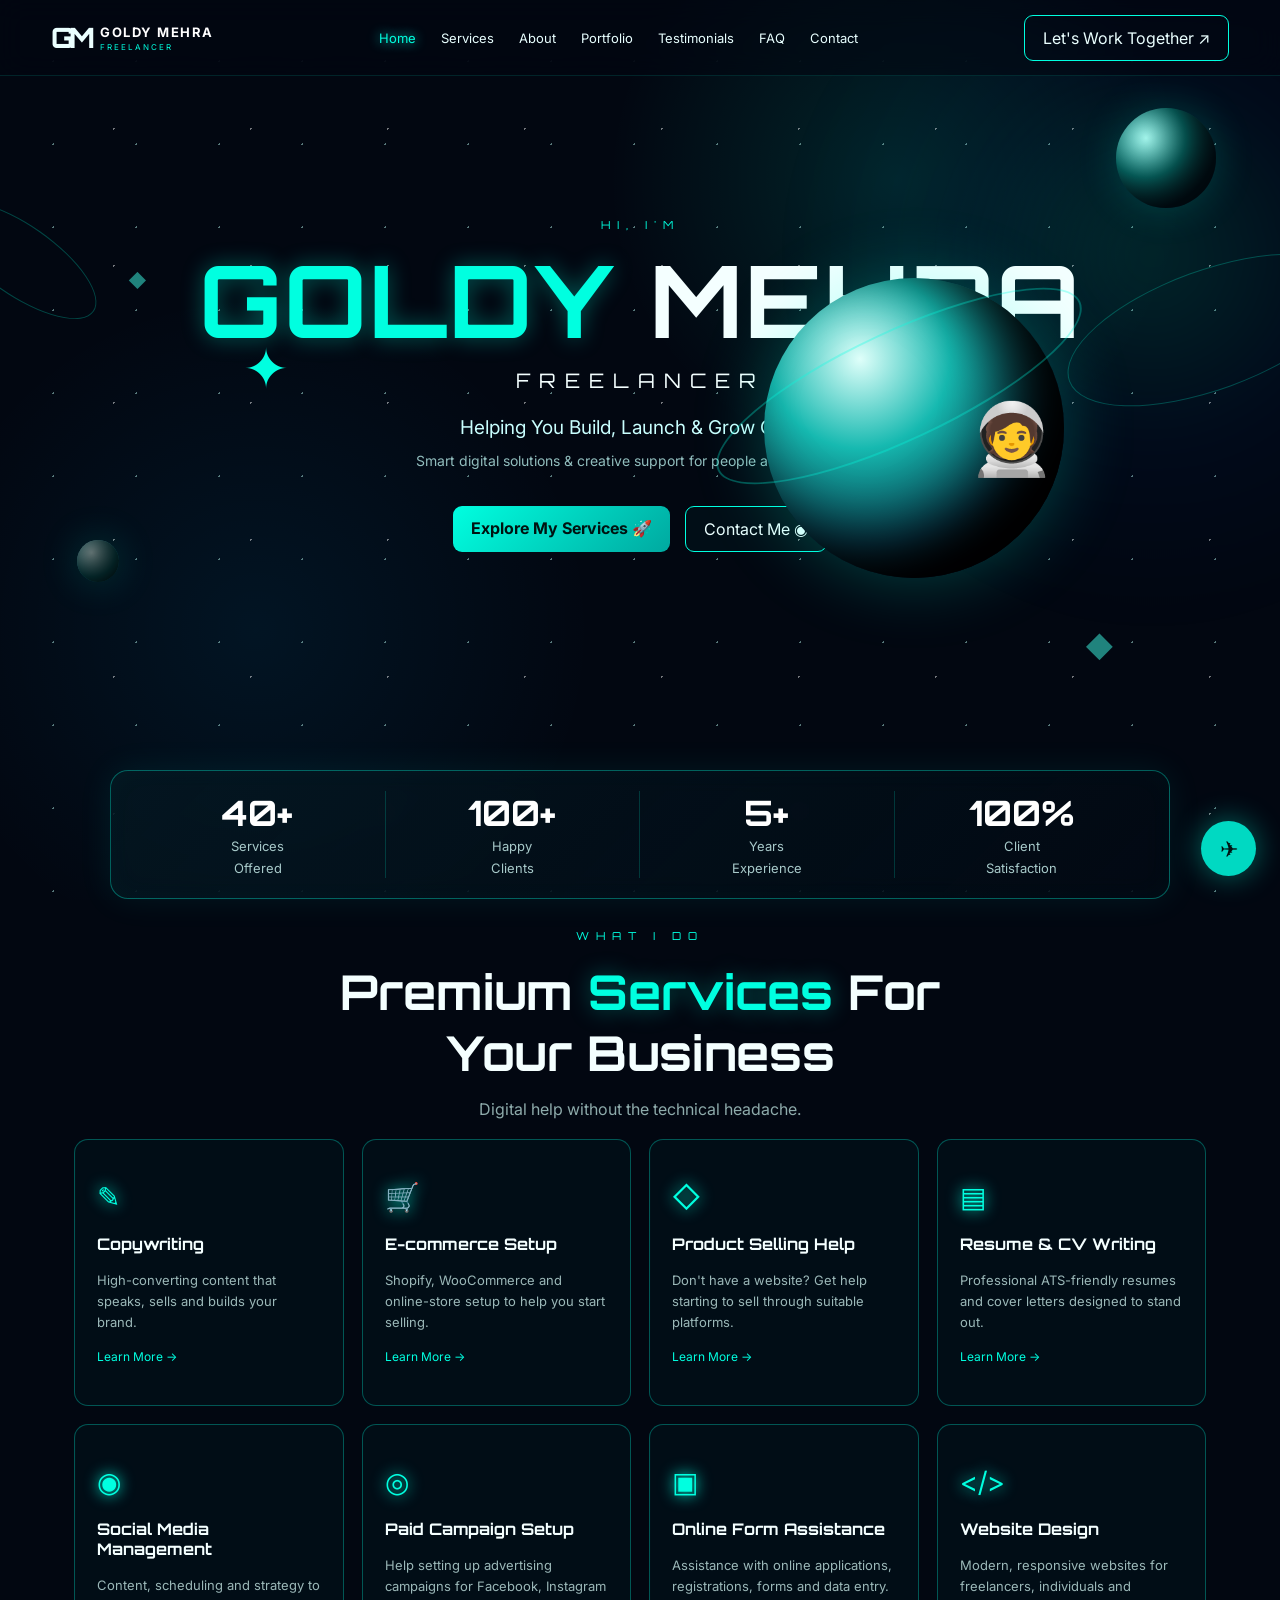
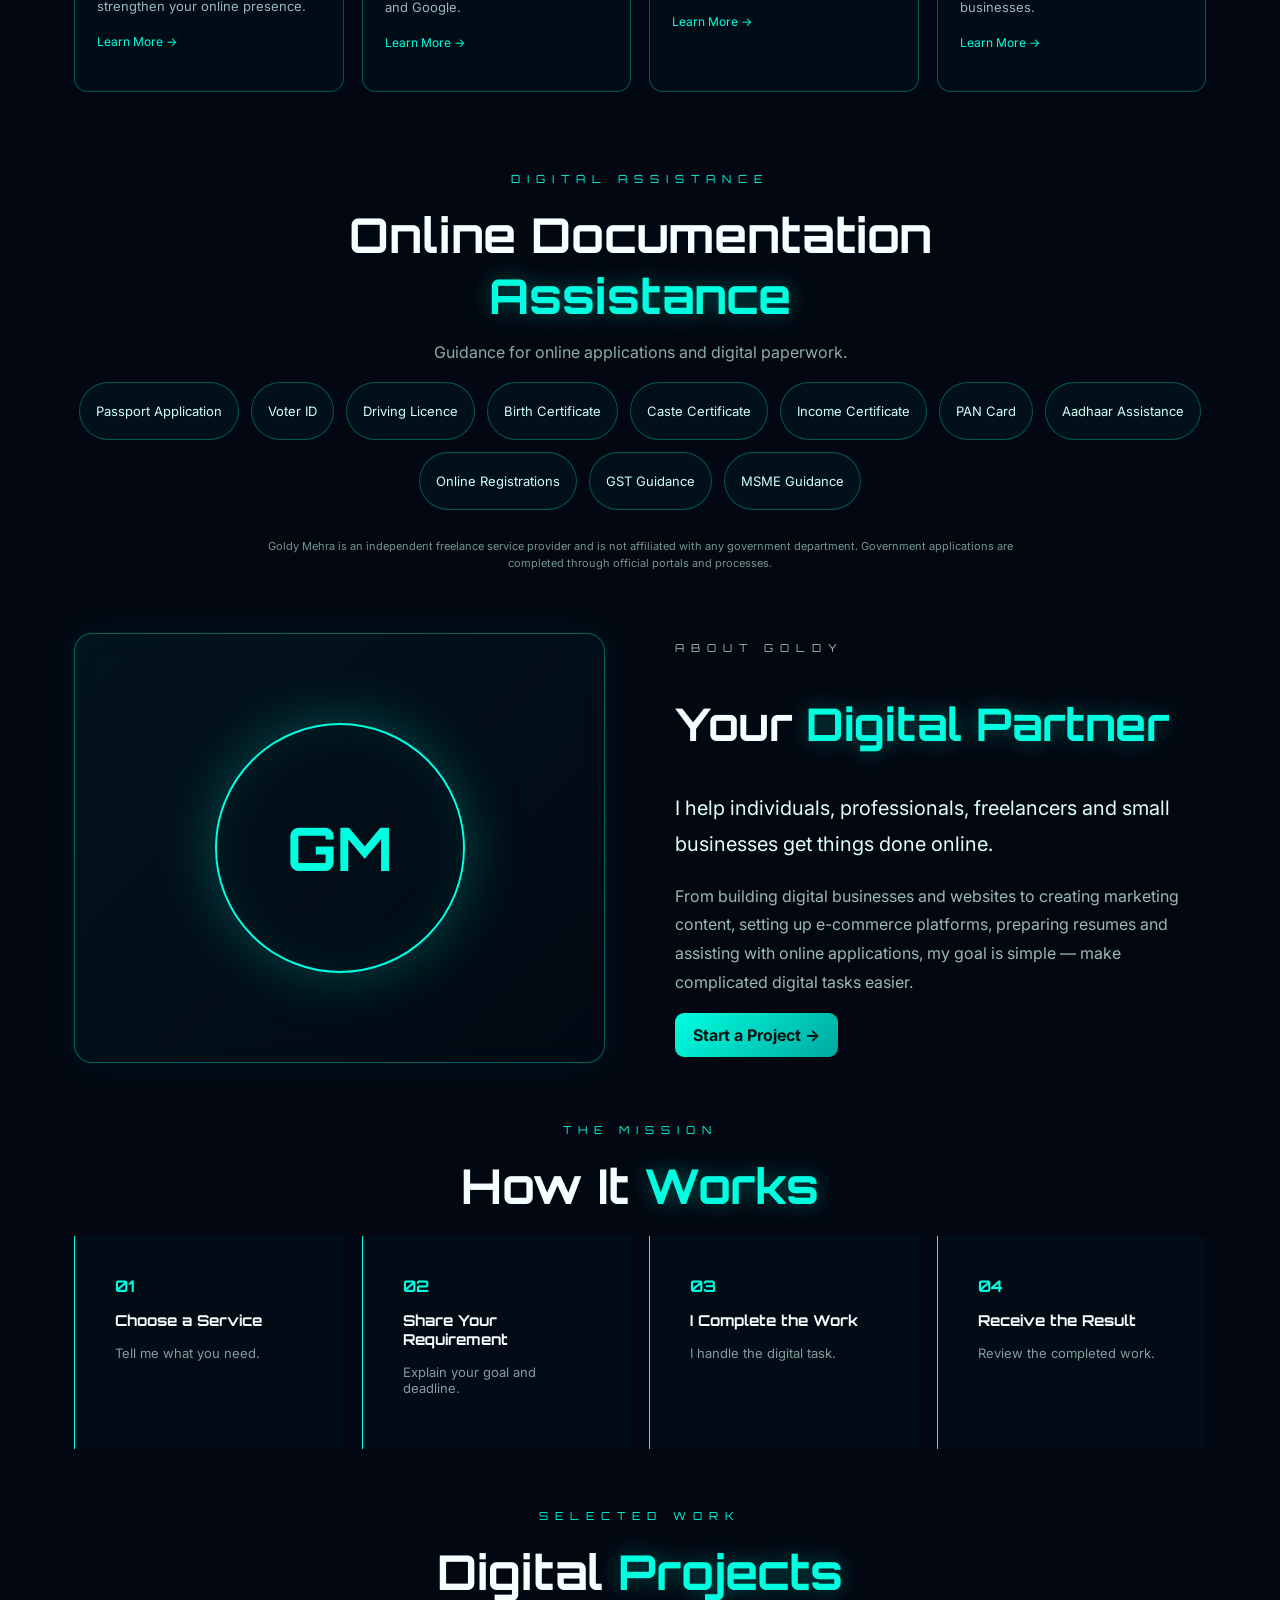
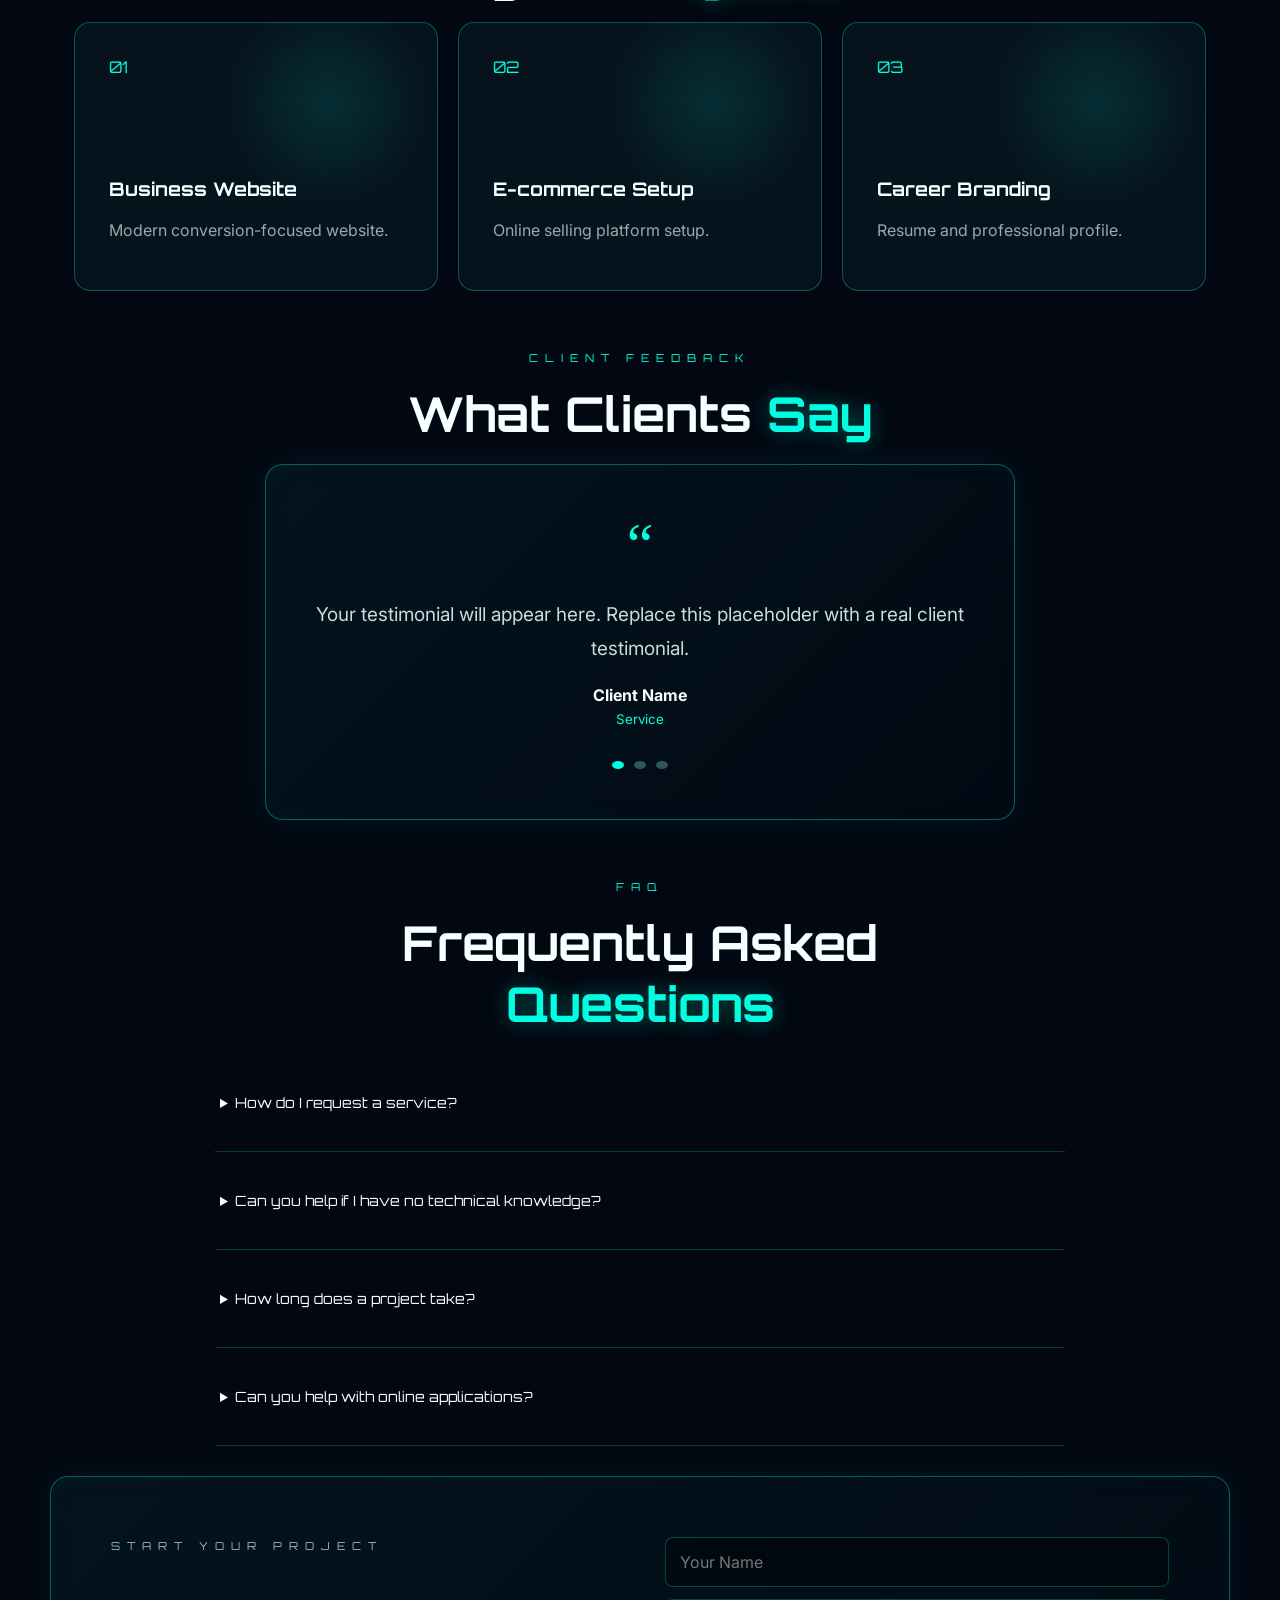
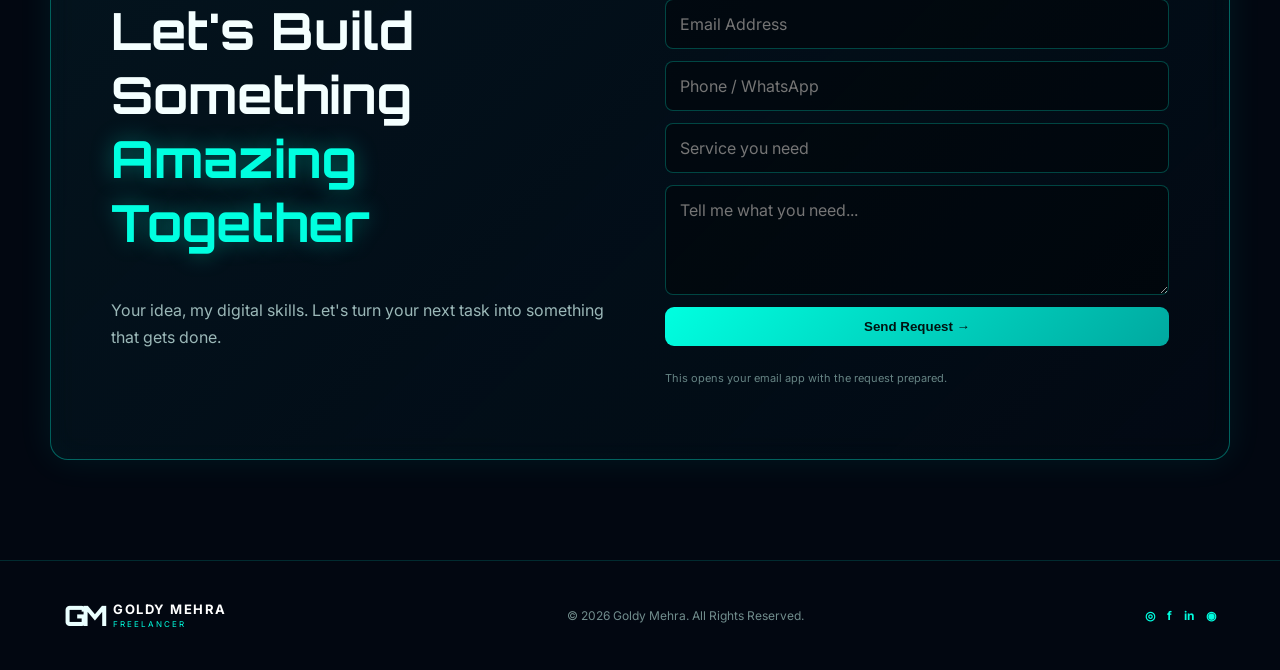
==== freelance-services/index.html @ ccd393eb "Remove moving text section from index.html Removed moving text section from the index.html file." ====
<!DOCTYPE html>
<html lang="en">
<head>
  <meta charset="UTF-8">
  <meta name="viewport" content="width=device-width, initial-scale=1.0">
  <meta name="description" content="Goldy Mehra — freelance digital services, e-commerce setup, copywriting, resumes, social media, websites and online documentation assistance.">
  <meta name="theme-color" content="#020711">
  <title>Goldy Mehra | Freelancer</title>

  <link rel="preconnect" href="https://fonts.googleapis.com">
  <link rel="preconnect" href="https://fonts.gstatic.com" crossorigin>
  <link href="https://fonts.googleapis.com/css2?family=Orbitron:wght@500;600;700;800&family=Inter:wght@400;500;600;700&display=swap" rel="stylesheet">
  <link rel="stylesheet" href="./style.css">
</head>
<body>
  <div class="space-bg" aria-hidden="true">
    <div class="stars"></div>
    <div class="nebula"></div>
    <div class="planet planet-one"></div>
    <div class="planet planet-two"></div>
    <div class="orb orb-one"></div>
    <div class="orb orb-two"></div>
    <div class="asteroid asteroid-one">◆</div>
    <div class="asteroid asteroid-two">◆</div>
    <div class="shooting-star"></div>
   
  </div>

  <header class="nav">
    <a class="brand" href="#home" aria-label="Goldy Mehra home">
      <span class="gm">GM</span>
      <span><b>GOLDY MEHRA</b><small>FREELANCER</small></span>
    </a>
    <button class="menu-btn" aria-label="Open menu">☰</button>
    <nav>
      <a class="active" href="#home">Home</a>
      <a href="#services">Services</a>
      <a href="#about">About</a>
      <a href="#work">Portfolio</a>
      <a href="#testimonials">Testimonials</a>
      <a href="#faq">FAQ</a>
      <a href="#contact">Contact</a>
    </nav>
    <a class="nav-cta" href="#contact">Let's Work Together ↗</a>
  </header>

  <main>
    <section id="home" class="hero section">
      <div class="hero-content reveal">
        <p class="eyebrow">HI, I'M</p>
        <h1><span>GOLDY</span> MEHRA</h1>
        <p class="role">FREELANCER</p>
        <p class="hero-text">Helping You Build, Launch &amp; Grow Online.<br>
          <span>Smart digital solutions &amp; creative support for people and businesses.</span>
        </p>
        <div class="actions">
          <a class="btn primary" href="#services">Explore My Services 🚀</a>
          <a class="btn ghost" href="#contact">Contact Me <span>◉</span></a>
          
      
      </div>
      <div class="hero-orbit" aria-hidden="true">
        <div class="planet-large"><span></span></div>
        <div class="ring"></div>
        <div class="satellite">✦</div>
        <div class="astronaut">🧑‍🚀</div>
      </div>
    </section>
    
    <section class="stats glass reveal">
      <div><strong data-count="40">0</strong><span>Services<br>Offered</span></div>
      <div><strong data-count="100">0</strong><span>Happy<br>Clients</span></div>
      <div><strong data-count="5">0</strong><span>Years<br>Experience</span></div>
      <div><strong data-count="100">0</strong><span>Client<br>Satisfaction</span></div>
    </section>

    <section id="services" class="section">
      <div class="section-head reveal">
        <p class="eyebrow">WHAT I DO</p>
        <h2>Premium <span>Services</span> For Your Business</h2>
        <p>Digital help without the technical headache.</p>
      </div>
      <div class="service-grid">
        <article class="card reveal"><div class="icon">✎</div><h3>Copywriting</h3><p>High-converting content that speaks, sells and builds your brand.</p><a href="#contact">Learn More →</a></article>
        <article class="card reveal"><div class="icon">🛒</div><h3>E-commerce Setup</h3><p>Shopify, WooCommerce and online-store setup to help you start selling.</p><a href="#contact">Learn More →</a></article>
        <article class="card reveal"><div class="icon">◇</div><h3>Product Selling Help</h3><p>Don't have a website? Get help starting to sell through suitable platforms.</p><a href="#contact">Learn More →</a></article>
        <article class="card reveal"><div class="icon">▤</div><h3>Resume &amp; CV Writing</h3><p>Professional ATS-friendly resumes and cover letters designed to stand out.</p><a href="#contact">Learn More →</a></article>
        <article class="card reveal"><div class="icon">◉</div><h3>Social Media Management</h3><p>Content, scheduling and strategy to strengthen your online presence.</p><a href="#contact">Learn More →</a></article>
        <article class="card reveal"><div class="icon">◎</div><h3>Paid Campaign Setup</h3><p>Help setting up advertising campaigns for Facebook, Instagram and Google.</p><a href="#contact">Learn More →</a></article>
        <article class="card reveal"><div class="icon">▣</div><h3>Online Form Assistance</h3><p>Assistance with online applications, registrations, forms and data entry.</p><a href="#contact">Learn More →</a></article>
        <article class="card reveal"><div class="icon">&lt;/&gt;</div><h3>Website Design</h3><p>Modern, responsive websites for freelancers, individuals and businesses.</p><a href="#contact">Learn More →</a></article>
      </div>
    </section>

    <section class="section docs">
      <div class="section-head reveal">
        <p class="eyebrow">DIGITAL ASSISTANCE</p>
        <h2>Online Documentation <span>Assistance</span></h2>
        <p>Guidance for online applications and digital paperwork.</p>
      </div>
      <div class="chips reveal">
        <span>Passport Application</span><span>Voter ID</span><span>Driving Licence</span>
        <span>Birth Certificate</span><span>Caste Certificate</span><span>Income Certificate</span>
        <span>PAN Card</span><span>Aadhaar Assistance</span><span>Online Registrations</span>
        <span>GST Guidance</span><span>MSME Guidance</span>
      </div>
      <p class="disclaimer reveal">Goldy Mehra is an independent freelance service provider and is not affiliated with any government department. Government applications are completed through official portals and processes.</p>
    </section>

    <section id="about" class="section split">
      <div class="portrait glass reveal"><div class="portrait-ring">GM</div></div>
      <div class="reveal">
        <p class="eyebrow">ABOUT GOLDY</p>
        <h2>Your <span>Digital Partner</span></h2>
        <p class="large">I help individuals, professionals, freelancers and small businesses get things done online.</p>
        <p>From building digital businesses and websites to creating marketing content, setting up e-commerce platforms, preparing resumes and assisting with online applications, my goal is simple — make complicated digital tasks easier.</p>
        <a class="btn primary" href="#contact">Start a Project →</a>
      </div>
    </section>

    <section class="section">
      <div class="section-head reveal">
        <p class="eyebrow">THE MISSION</p>
        <h2>How It <span>Works</span></h2>
      </div>
      <div class="steps">
        <div class="step reveal"><b>01</b><h3>Choose a Service</h3><p>Tell me what you need.</p></div>
        <div class="step reveal"><b>02</b><h3>Share Your Requirement</h3><p>Explain your goal and deadline.</p></div>
        <div class="step reveal"><b>03</b><h3>I Complete the Work</h3><p>I handle the digital task.</p></div>
        <div class="step reveal"><b>04</b><h3>Receive the Result</h3><p>Review the completed work.</p></div>
      </div>
    </section>

    <section id="work" class="section">
      <div class="section-head reveal"><p class="eyebrow">SELECTED WORK</p><h2>Digital <span>Projects</span></h2></div>
      <div class="portfolio">
        <div class="work-card reveal"><span>01</span><h3>Business Website</h3><p>Modern conversion-focused website.</p></div>
        <div class="work-card reveal"><span>02</span><h3>E-commerce Setup</h3><p>Online selling platform setup.</p></div>
        <div class="work-card reveal"><span>03</span><h3>Career Branding</h3><p>Resume and professional profile.</p></div>
      </div>
    </section>

    <section id="testimonials" class="section">
      <div class="section-head reveal"><p class="eyebrow">CLIENT FEEDBACK</p><h2>What Clients <span>Say</span></h2></div>
      <div class="testimonial glass reveal">
        <div class="quote">“</div>
        <p id="quote">Your testimonial will appear here. Replace this placeholder with a real client testimonial.</p>
        <strong id="author">Client Name</strong>
        <small id="service">Service</small>
        <div class="dots"><button data-slide="0"></button><button data-slide="1"></button><button data-slide="2"></button></div>
      </div>
    </section>

    <section id="faq" class="section faq">
      <div class="section-head reveal"><p class="eyebrow">FAQ</p><h2>Frequently Asked <span>Questions</span></h2></div>
      <div class="faq-list">
        <details class="reveal"><summary>How do I request a service?</summary><p>Use the contact form and describe what you need. I will get back to you with the next steps.</p></details>
        <details class="reveal"><summary>Can you help if I have no technical knowledge?</summary><p>Yes. The service is designed to make digital tasks easier for people who don't want to handle the technical side themselves.</p></details>
        <details class="reveal"><summary>How long does a project take?</summary><p>It depends on the service and scope. Your timeline will be discussed before work starts.</p></details>
        <details class="reveal"><summary>Can you help with online applications?</summary><p>Yes, I can provide independent assistance and guidance. Official government portals and processes are used where applicable.</p></details>
      </div>
    </section>

    <section id="contact" class="cta section glass reveal">
      <div>
        <p class="eyebrow">START YOUR PROJECT</p>
        <h2>Let's Build Something<br><span>Amazing Together</span></h2>
        <p>Your idea, my digital skills. Let's turn your next task into something that gets done.</p>
      </div>
      <form id="contactForm">
        <input required name="name" placeholder="Your Name">
        <input required type="email" name="email" placeholder="Email Address">
        <input name="phone" placeholder="Phone / WhatsApp">
        <input name="service" placeholder="Service you need">
        <textarea required name="message" rows="4" placeholder="Tell me what you need..."></textarea>
        <button class="btn primary" type="submit">Send Request →</button>
        <p class="form-note">This opens your email app with the request prepared.</p>
      </form>
    </section>
  </main>

  <footer>
    <div class="footer-brand"><span class="gm">GM</span><div><b>GOLDY MEHRA</b><small>FREELANCER</small></div></div>
    <p>© 2026 Goldy Mehra. All Rights Reserved.</p>
    <div class="social"><a href="#" aria-label="Instagram">◎</a><a href="#" aria-label="Facebook">f</a><a href="#" aria-label="LinkedIn">in</a><a href="#" aria-label="WhatsApp">◉</a></div>
  </footer>

  <a class="floating" href="#contact" aria-label="Contact Goldy Mehra">✈</a>
  <script src="./script.js"></script>
</body>
</html>
---- freelance-services/style.css ----
*{box-sizing:border-box}
html{scroll-behavior:smooth}
body{
  margin:0;
  background:#020711;
  color:#f4ffff;
  font-family:Inter,Arial,sans-serif;
  overflow-x:hidden
}
.space-bg{
  position:fixed;
  inset:0;
  z-index:-2;
  background:radial-gradient(circle at 70% 20%,rgba(0,255,220,.12),transparent 25%),radial-gradient(circle at 20% 70%,rgba(0,180,255,.08),transparent 28%),#020711
}
.stars{
  position:absolute;
  inset:0;
  background-image:radial-gradient(#bffff7 1px,transparent 1px),radial-gradient(#fff 1px,transparent 1px);
  background-size:83px 83px,137px 137px;
  background-position:12px 20px,45px 60px;
  opacity:.45;
  animation:drift 35s linear infinite
}
.nebula{
  position:absolute;
  width:60vw;
  height:60vw;
  right:-20vw;
  top:-10vw;
  border-radius:50%;
  background:radial-gradient(circle,rgba(0,255,220,.12),rgba(0,100,255,.04) 35%,transparent 68%);
  filter:blur(25px);
  animation:pulse 8s ease-in-out infinite
}
.planet{
  position:absolute;
  border-radius:50%;
  box-shadow:inset -25px -20px 45px rgba(0,0,0,.75),0 0 40px rgba(0,255,220,.18)
}
.planet-one{
  width:100px;
  height:100px;
  right:5%;
  top:12%;
  background:radial-gradient(circle at 30% 30%,#aafff5,#087c78 40%,#021d2d 72%);
  animation:float 9s ease-in-out infinite
}
.planet-two{
  width:42px;
  height:42px;
  left:6%;
  top:60%;
  background:radial-gradient(circle at 35% 30%,#d9ffff,#0d6b73 60%,#00141d);
  animation:float 7s ease-in-out infinite reverse
}
.orb{
  position:absolute;
  border:1px solid rgba(0,255,220,.25);
  border-radius:50%
}
.orb-one{
  width:300px;
  height:120px;
  right:-80px;
  top:30%;
  transform:rotate(-20deg)
}
.orb-two{
  width:180px;
  height:70px;
  left:-70px;
  top:25%;
  transform:rotate(35deg)
}
.asteroid{
  position:absolute;
  color:#3fffe9;
  opacity:.5;
  animation:float 8s ease-in-out infinite
}
.asteroid-one{
  right:13%;
  top:70%;
  font-size:28px
}
.asteroid-two{
  left:10%;
  top:30%;
  font-size:18px;
  animation-delay:2s
}
.shooting-star{
  position:absolute;
  width:160px;
  height:2px;
  left:-180px;
  top:20%;
  background:linear-gradient(90deg,transparent,#40fff0);
  transform:rotate(-25deg);
  animation:shoot 8s linear infinite
}
.nav{
  position:fixed;
  top:0;
  left:0;
  right:0;
  height:76px;
  z-index:20;
  display:flex;
  align-items:center;
  justify-content:space-between;
  padding:0 4%;
  background:rgba(2,7,17,.55);
  backdrop-filter:blur(14px);
  border-bottom:1px solid rgba(0,255,220,.12)
}
.brand,.footer-brand{
  display:flex;
  align-items:center;
  gap:10px;
  color:white;
  text-decoration:none
}
.gm{
  font-family:Orbitron;
  font-size:28px;
  font-weight:800;
  letter-spacing:-5px;
  color:#eaffff
}
.brand b,.footer-brand b{
  display:block;
  font-size:13px;
  letter-spacing:1.5px
}
.brand small,.footer-brand small{
  display:block;
  color:#00ffe0;
  font-size:8px;
  letter-spacing:2px;
  margin-top:2px
}
.nav nav{
  display:flex;
  gap:25px
}
.nav nav a{
  color:#e8ffff;
  text-decoration:none;
  font-size:13px;
  transition:.25s
}
.nav nav a:hover,.nav nav a.active{
  color:#00ffe0;
  text-shadow:0 0 12px #00ffe0
}
.nav-cta,.btn{
  border:1px solid #00ffe0;
  color:#eaffff;
  text-decoration:none;
  border-radius:9px;
  padding:12px 18px;
  transition:.25s;
  display:inline-block
}
.nav-cta:hover,.btn:hover{
  box-shadow:0 0 25px rgba(0,255,224,.35);
  transform:translateY(-2px)
}
.menu-btn{
  display:none;
  background:none;
  border:0;
  color:white;
  font-size:26px
}
.section{
  max-width:1180px;
  margin:auto;
  padding:30px 24px;
  position:relative
}
.hero{
  min-height:780px;
  padding-top:20px;
  display:flex;
  align-items:center;
  justify-content:center;
  text-align:center;
  overflow:hidden
}
.hero-content{
  position:relative;
  z-index:2
}
.eyebrow{
  font-family:Orbitron;
  color:#00ffe0;
  letter-spacing:7px;
  font-size:11px;
  margin:0 0 18px
}
.hero h1{
  font-family:Orbitron;
  font-size:clamp(45px,8vw,100px);
  line-height:1;
  margin:0;
  letter-spacing:2px
}
.hero h1 span,h2 span{
  color:#00ffe0;
  text-shadow:0 0 22px rgba(0,255,224,.35)
}
.role{
  font-family:Orbitron;
  letter-spacing:9px;
  font-size:20px;
  margin:18px 0
}
.hero-text{
  font-size:19px;
  line-height:1.7;
  color:#c9ffff
}
.hero-text span{
  font-size:14px;
  color:#91bdbd
}
.actions{
  display:flex;
  justify-content:center;
  gap:15px;
  margin-top:30px
}
.primary{
  background:linear-gradient(135deg,#00ffe0,#00a9a0);
  color:#001311;
  border:0;
  font-weight:700
}
.ghost{
  background:rgba(0,255,224,.03)
}
.hero-orbit{
  position:absolute;
  inset:0;
  pointer-events:none
}
.planet-large{
  position:absolute;
  width:300px;
  height:300px;
  right:2%;
  top:18%;
  border-radius:50%;
  background:radial-gradient(circle at 32% 27%,#dffffa 0,#16b9b0 30%,#073849 62%,#020712 75%);
  box-shadow:0 0 70px rgba(0,255,224,.25),inset -45px -25px 65px #000;
  animation:float 9s ease-in-out infinite
}
.ring{
  position:absolute;
  width:400px;
  height:110px;
  border:2px solid rgba(0,255,224,.3);
  border-radius:50%;
  right:-2%;
  top:34%;
  transform:rotate(-25deg);
  animation:spin 15s linear infinite
}
.satellite{
  position:absolute;
  left:5%;
  top:35%;
  font-size:55px;
  color:#00ffe0;
  animation:float 6s ease-in-out infinite
}
.astronaut{
  position:absolute;
  right:3%;
  top:53%;
  font-size:70px;
  animation:float 5s ease-in-out infinite reverse
}
.glass{
  background:linear-gradient(135deg,rgba(5,25,35,.72),rgba(2,12,22,.45));
  border:1px solid rgba(0,255,224,.35);
  box-shadow:0 0 35px rgba(0,255,224,.08),inset 0 0 30px rgba(0,255,224,.025);
  backdrop-filter:blur(12px);
  border-radius:18px
}
.stats{
  max-width:1060px;
  margin:-10px auto 0;
  position:relative;
  z-index:3;
  padding:20px;
  display:grid;
  grid-template-columns:repeat(4,1fr);
  text-align:center
}
.stats div{
  border-right:1px solid rgba(0,255,224,.18)
}
.stats div:last-child{
  border:0
}
.stats strong{
  display:block;
  font-family:Orbitron;
  font-size:35px;
  color:#fff
}
.stats strong:after{
  content:"+"
}
.stats div:last-child strong:after{
  content:"%"
}
.stats span{
  color:#a8caca;
  line-height:1.5;
  font-size:13px
}
.section-head{
  text-align:center;
  max-width:700px;
  margin:0 auto 20px
}
.section-head h2{
  font-family:Orbitron;
  font-size:clamp(28px,4vw,48px);
  margin:0 0 15px
}
.section-head>p:last-child{
  color:#8eabab
}
.service-grid{
  display:grid;
  grid-template-columns:repeat(4,1fr);
  gap:18px
}
.card{
  padding:40px 22px;
  min-height:225px;
  background:rgba(3,18,27,.65);
  border:1px solid rgba(0,255,224,.3);
  border-radius:14px;
  position:relative;
  overflow:hidden;
  transition:.3s
}
.card:before,.work-card:before{
  content:"";
  position:absolute;
  inset:0;
  background:linear-gradient(120deg,transparent,rgba(0,255,224,.06),transparent);
  transform:translateX(-100%);
  transition:.6s
}
.card:hover:before,.work-card:hover:before{
  transform:translateX(100%)
}
.card:hover{
  transform:translateY(-7px);
  border-color:#00ffe0;
  box-shadow:0 0 25px rgba(0,255,224,.15)
}
.icon{
  font-size:28px;
  color:#00ffe0;
  margin-bottom:20px;
  text-shadow:0 0 15px #00ffe0
}
.card h3{
  font-family:Orbitron;
  font-size:16px
}
.card p{
  color:#9bb8b8;
  line-height:1.6;
  font-size:13px
}
.card a{
  color:#00ffe0;
  text-decoration:none;
  font-size:12px
}
.docs{
  padding-top:50px
}
.chips{
  display:flex;
  flex-wrap:wrap;
  justify-content:center;
  gap:12px
}
.chips span{
  padding:20px 16px;
  border:1px solid rgba(0,255,224,.3);
  border-radius:999px;
  background:rgba(0,255,224,.04);
  color:#cffffa;
  font-size:13px
}
.disclaimer{
  max-width:800px;
  margin:28px auto 0;
  color:#759494;
  font-size:11px;
  text-align:center;
  line-height:1.6
}
.split{
  display:grid;
  grid-template-columns:1fr 1fr;
  gap:70px;
  align-items:center
}
.split h2{
  font-family:Orbitron;
  font-size:45px
}
.split p{
  color:#9bb8b8;
  line-height:1.8
}
.split .large{
  font-size:20px;
  color:#dffffc
}
.portrait{
  height:430px;
  display:grid;
  place-items:center
}
.portrait-ring{
  width:250px;
  height:250px;
  border:2px solid #00ffe0;
  border-radius:50%;
  display:grid;
  place-items:center;
  font:700 60px Orbitron;
  color:#00ffe0;
  box-shadow:0 0 60px rgba(0,255,224,.25),inset 0 0 50px rgba(0,255,224,.08);
  animation:pulse 4s infinite
}
.steps{
  display:grid;
  grid-template-columns:repeat(4,1fr);
  gap:18px
}
.step{
  padding:40px;
  border-left:1px solid #00ffe0;
  background:rgba(0,255,224,.025)
}
.step b{
  font-family:Orbitron;
  color:#00ffe0
}
.step h3{
  font-family:Orbitron;
  font-size:15px
}
.step p{
  color:#819d9d;
  font-size:13px
}
.portfolio{
  display:grid;
  grid-template-columns:repeat(3,1fr);
  gap:20px
}
.work-card{
  min-height:260px;
  padding:34px;
  position:relative;
  overflow:hidden;
  border:1px solid rgba(0,255,224,.3);
  border-radius:16px;
  background:radial-gradient(circle at 70% 30%,rgba(0,255,224,.12),transparent 35%),#06121c
}
.work-card span{
  color:#00ffe0;
  font-family:Orbitron
}
.work-card h3{
  font-family:Orbitron;
  margin-top:100px
}
.work-card p{
  color:#8faeae
}
.testimonial{
  max-width:750px;
  margin:auto;
  text-align:center;
  padding:45px
}
.quote{
  font:60px Georgia;
  color:#00ffe0
}
.testimonial p{
  font-size:19px;
  line-height:1.8;
  color:#c8dddd
}
.testimonial small,.testimonial strong{
  display:block
}
.testimonial small{
  color:#00ffe0;
  margin-top:6px
}
.dots{
  margin-top:25px
}
.dots button{
  width:8px;
  height:8px;
  border-radius:50%;
  border:0;
  margin:5px;
  background:#315858
}
.dots button:first-child{
  background:#00ffe0
}
.faq-list{
  max-width:850px;
  margin:auto
}
.faq-list details{
  border-bottom:1px solid rgba(0,255,224,.2);
  padding:40px 5px
}
.faq-list summary{
  cursor:pointer;
  font-family:Orbitron;
  font-size:14px
}
.faq-list p{
  color:#91aaaa;
  line-height:1.7
}
.cta{
  display:grid;
  grid-template-columns:1fr 1fr;
  gap:50px;
  padding:60px;
  margin-bottom:100px;
  max-width:1180px
}
.cta h2{
  font-family:Orbitron;
  font-size:clamp(30px,4vw,52px)
}
.cta p{
  color:#9bb8b8;
  line-height:1.7
}
.cta form{
  display:grid;
  gap:12px
}
.cta input,.cta textarea{
  width:100%;
  background:rgba(0,0,0,.35);
  border:1px solid rgba(0,255,224,.25);
  border-radius:8px;
  padding:14px;
  color:white;
  font:inherit;
  outline:none
}
.cta input:focus,.cta textarea:focus{
  border-color:#00ffe0;
  box-shadow:0 0 15px rgba(0,255,224,.1)
}
.form-note{
  font-size:11px!important;
  color:#668484!important
}
footer{
  border-top:1px solid rgba(0,255,224,.15);
  padding:35px 5%;
  display:flex;
  justify-content:space-between;
  align-items:center;
  color:#718d8d;
  font-size:12px
}
.social{
  display:flex;
  gap:12px
}
.social a{
  color:#00ffe0;
  text-decoration:none;
  font-weight:bold
}
.floating{
  position:fixed;
  right:24px;
  bottom:24px;
  width:55px;
  height:55px;
  border-radius:50%;
  display:grid;
  place-items:center;
  background:#00d9c2;
  color:#001311;
  text-decoration:none;
  font-size:22px;
  box-shadow:0 0 30px rgba(0,255,224,.4);
  z-index:10
}
.reveal{
  opacity:0;
  transform:translateY(25px);
  transition:opacity .7s ease,transform .7s ease
}
.reveal.visible{
  opacity:1;
  transform:none
}
@keyframes drift{
  to{
    background-position:300px 300px, -200px 180px
  }
}
@keyframes float{
  50%{
    transform:translateY(-18px) rotate(3deg)
  }
}
@keyframes pulse{
  50%{
    opacity:.75;
    transform:scale(1.03)
  }
}
@keyframes shoot{
  0%{
    left:-200px;
    opacity:0
  }
  10%,30%{
    opacity:1
  }
  45%{
    left:120%;
    opacity:0
  }
  100%{
    left:120%;
    opacity:0
  }
}
@keyframes spin{
  to{
    transform:rotate(335deg)
  }
}
@media(max-width:900px){
  .nav nav,.nav-cta{
    display:none
  }
  .menu-btn{
    display:block
  }
  .nav{
    padding:0 20px
  }
  .nav nav.open{
    display:flex;
    position:absolute;
    top:76px;
    left:0;
    right:0;
    padding:20px;
    flex-direction:column;
    background:#020b14;
    border-bottom:1px solid #00ffe0
  }
  .hero{
    min-height:720px
  }
  .planet-large{
    width:190px;
    height:190px;
    right:-30px;
    top:20%
  }
  .astronaut{
    font-size:45px
  }
  .service-grid{
    grid-template-columns:repeat(2,1fr)
  }
  .stats{
    margin:0 15px;
    grid-template-columns:repeat(2,1fr);
    gap:25px
  }
  .stats div:nth-child(2){
    border:0
  }
  .split,.cta{
    grid-template-columns:1fr
  }
  .steps{
    grid-template-columns:1fr 1fr
  }
  .portfolio{
    grid-template-columns:1fr 1fr
  }
  footer{
    flex-direction:column;
    gap:18px;
    text-align:center
  }
}
@media(max-width:560px){
  .section{
    padding:75px 18px
  }
  .hero h1{
    font-size:43px
  }
  .hero{
    padding-top:20px
  }
  .hero-text{
    font-size:16px
  }
  .actions{
    flex-direction:column
  }
  .service-grid,.steps,.portfolio{
    grid-template-columns:1fr
  }
  .stats{
    padding:22px 10px
  }
  .stats strong{
    font-size:28px
  }
  .planet-large{
    opacity:.45
  }
  .satellite{
    left:0;
    font-size:35px
  }
  .portrait{
    height:300px
  }
  .portrait-ring{
    width:180px;
    height:180px;
    font-size:45px
  }
  .split h2{
    font-size:34px
  }
  .cta{
    margin:20px 12px 70px;
    padding:30px 20px
  }
  footer{
    padding:30px 20px
  }
}
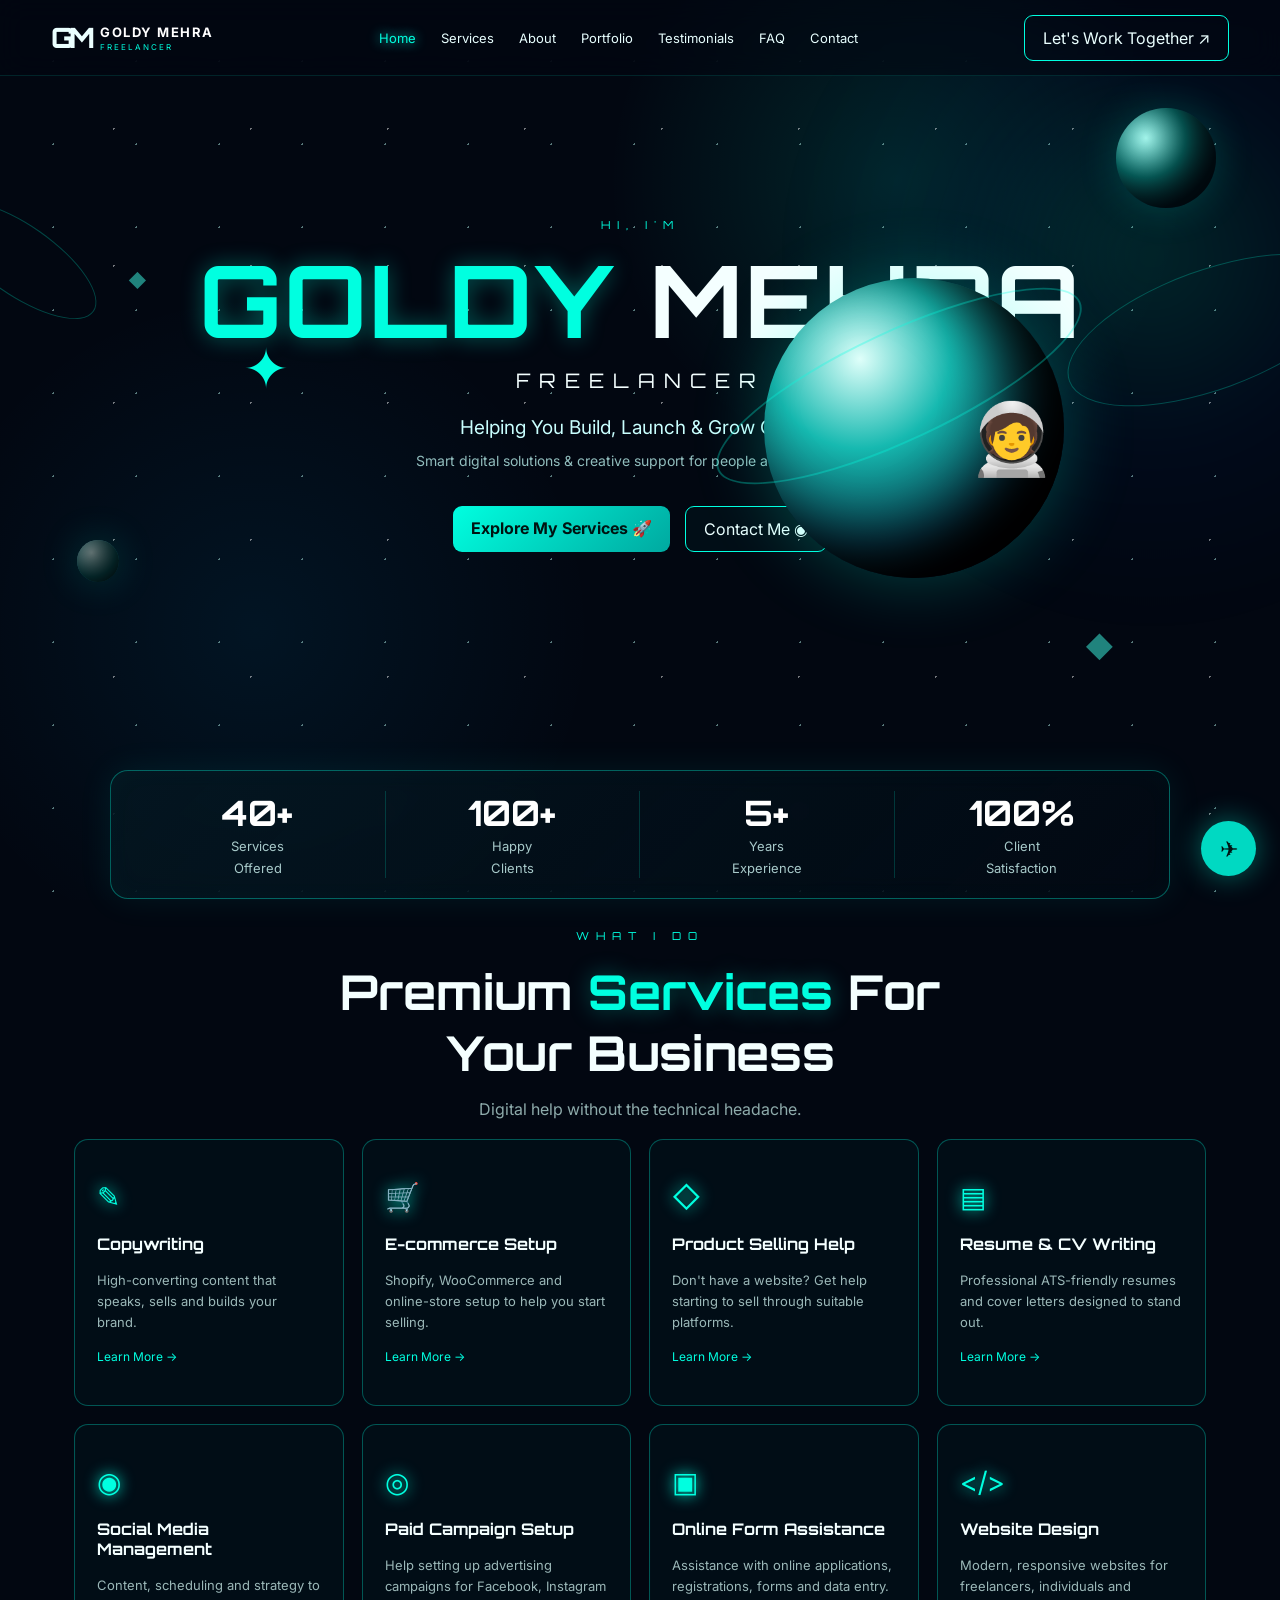
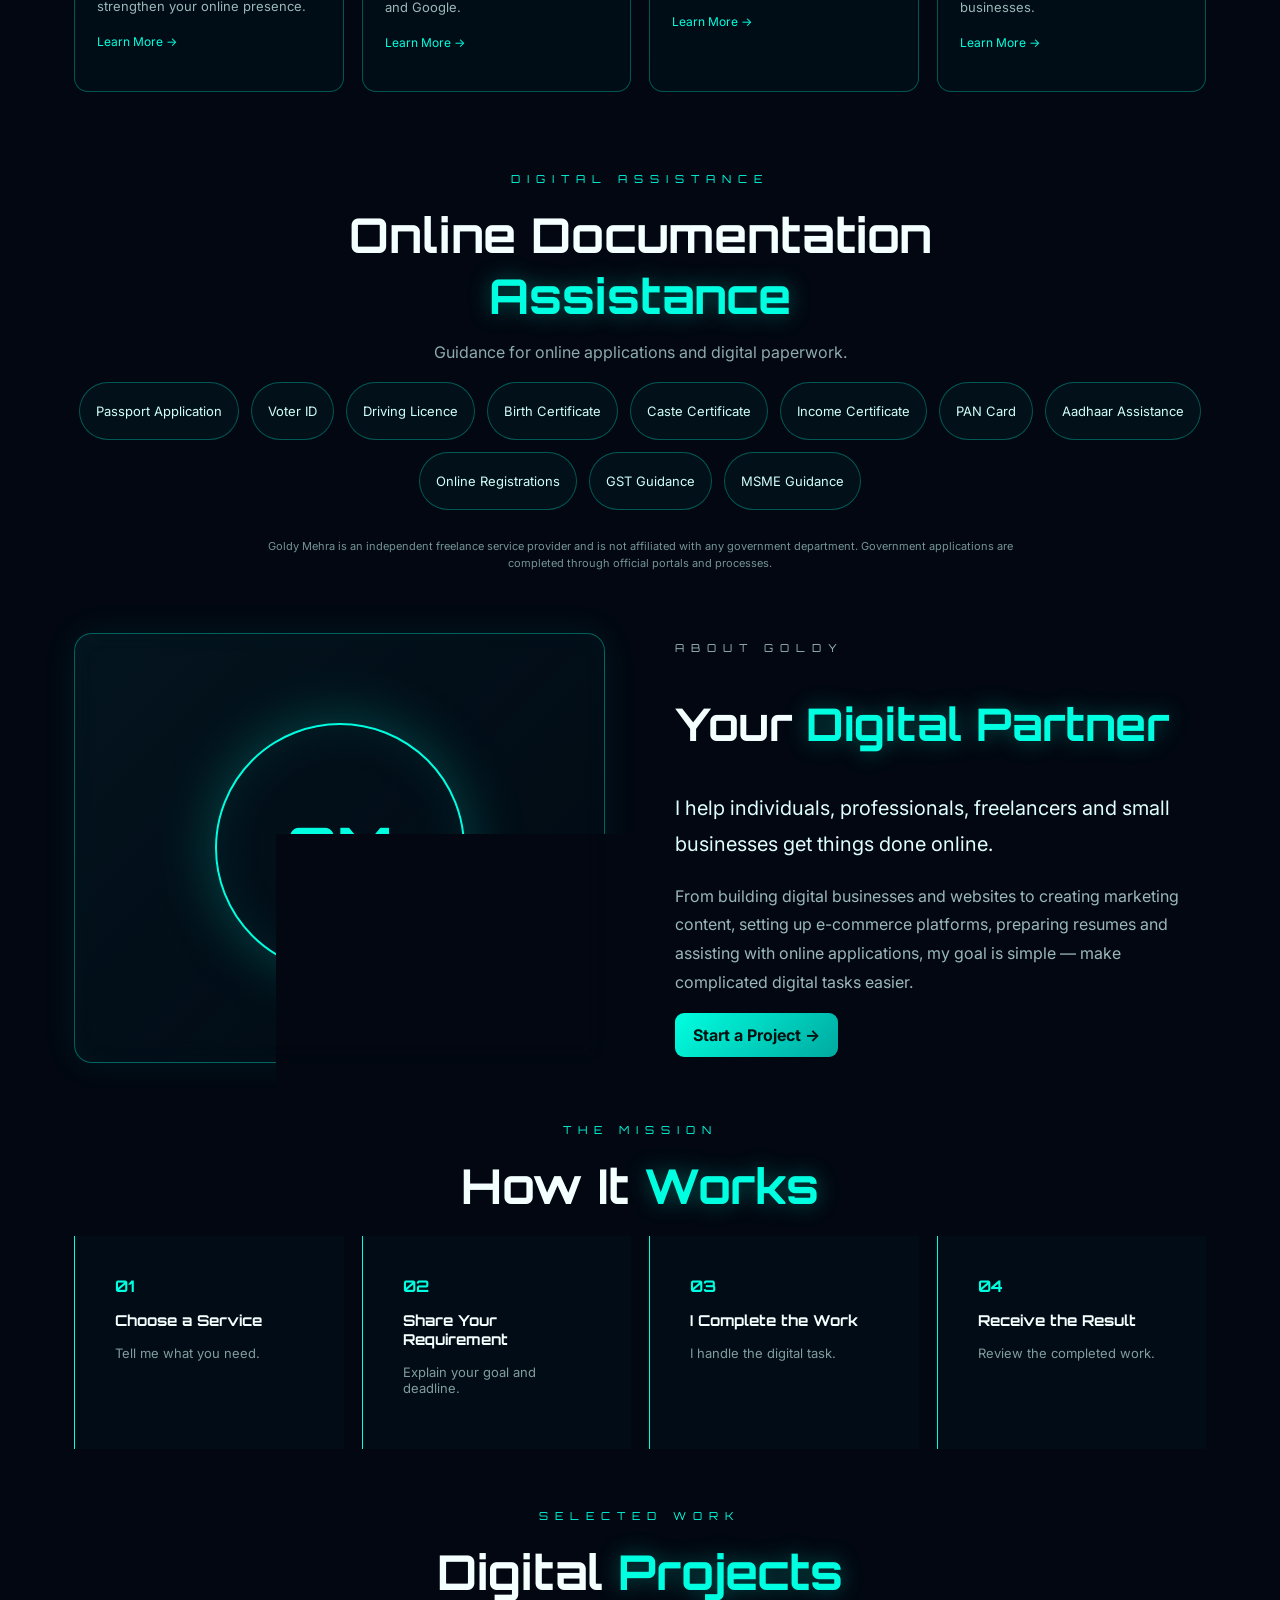
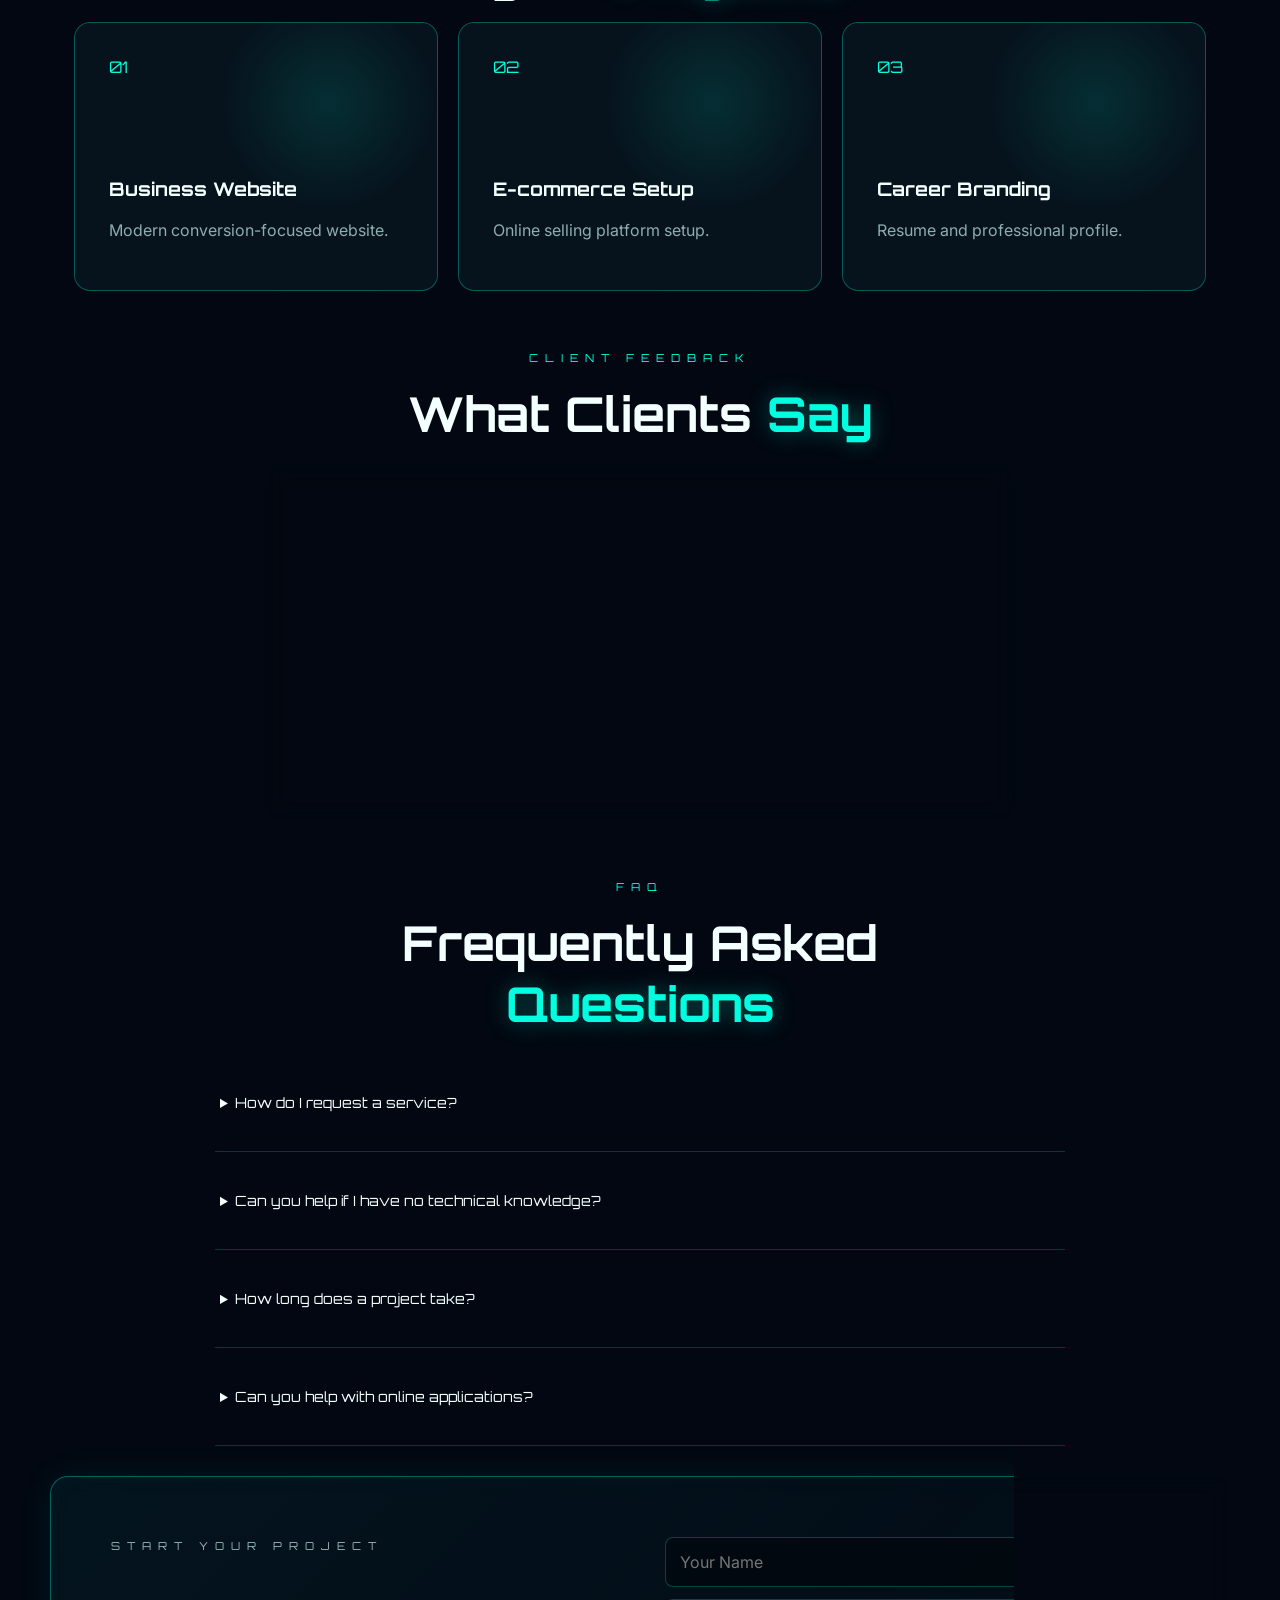
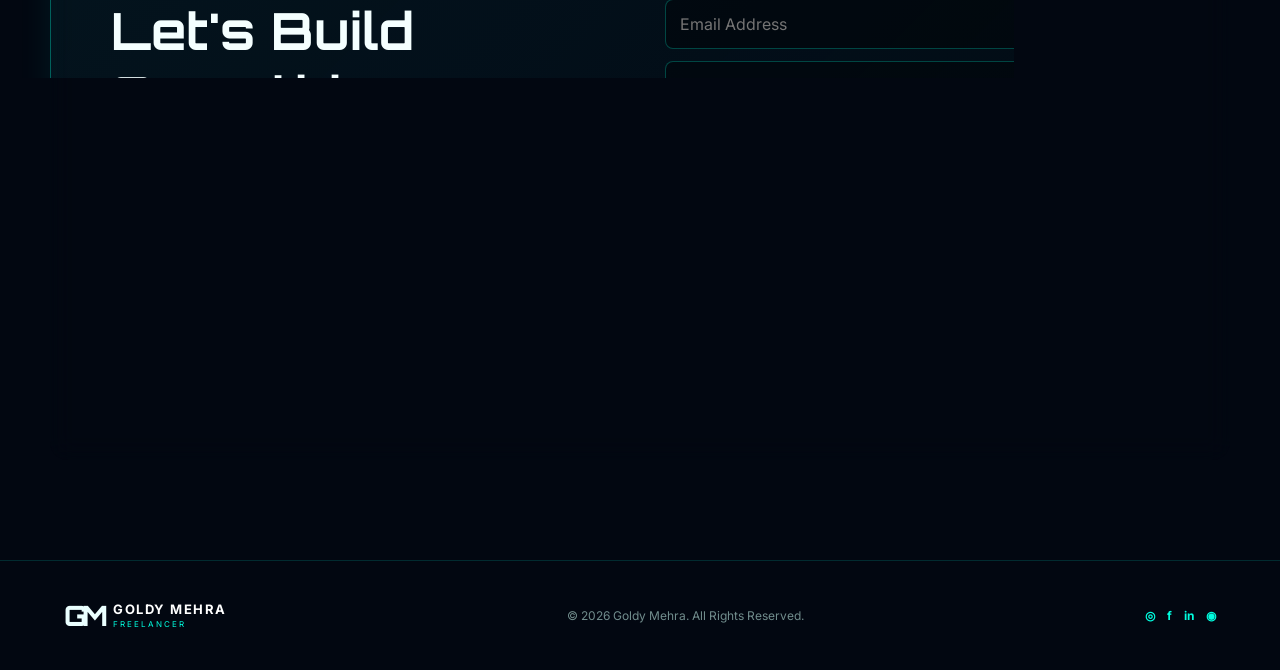
==== commit 7a477210: "Remove closing div tag before hero-orbit section" ====
--- a/freelance-services/index.html
+++ b/freelance-services/index.html
@@ -58,7 +58,6 @@
           <a class="btn ghost" href="#contact">Contact Me <span>◉</span></a>
           
       
-      </div>
       <div class="hero-orbit" aria-hidden="true">
         <div class="planet-large"><span></span></div>
         <div class="ring"></div>
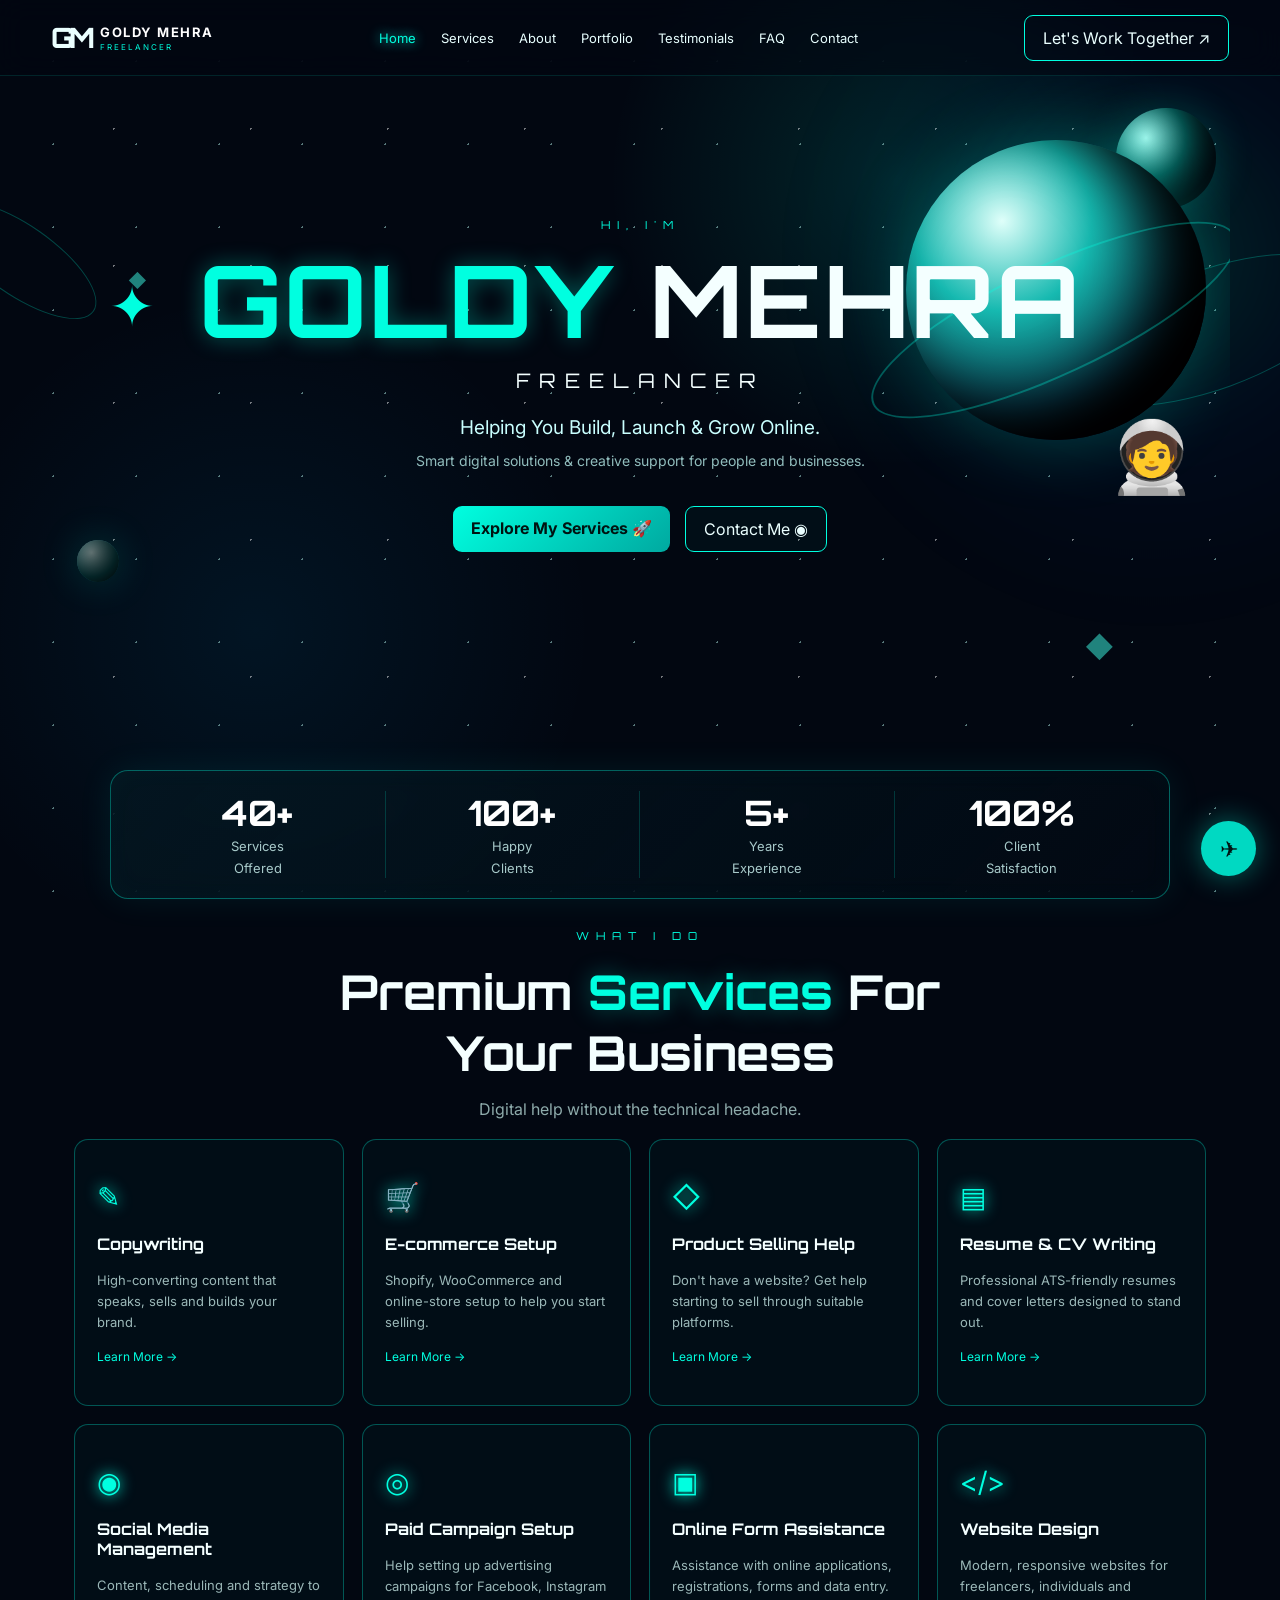
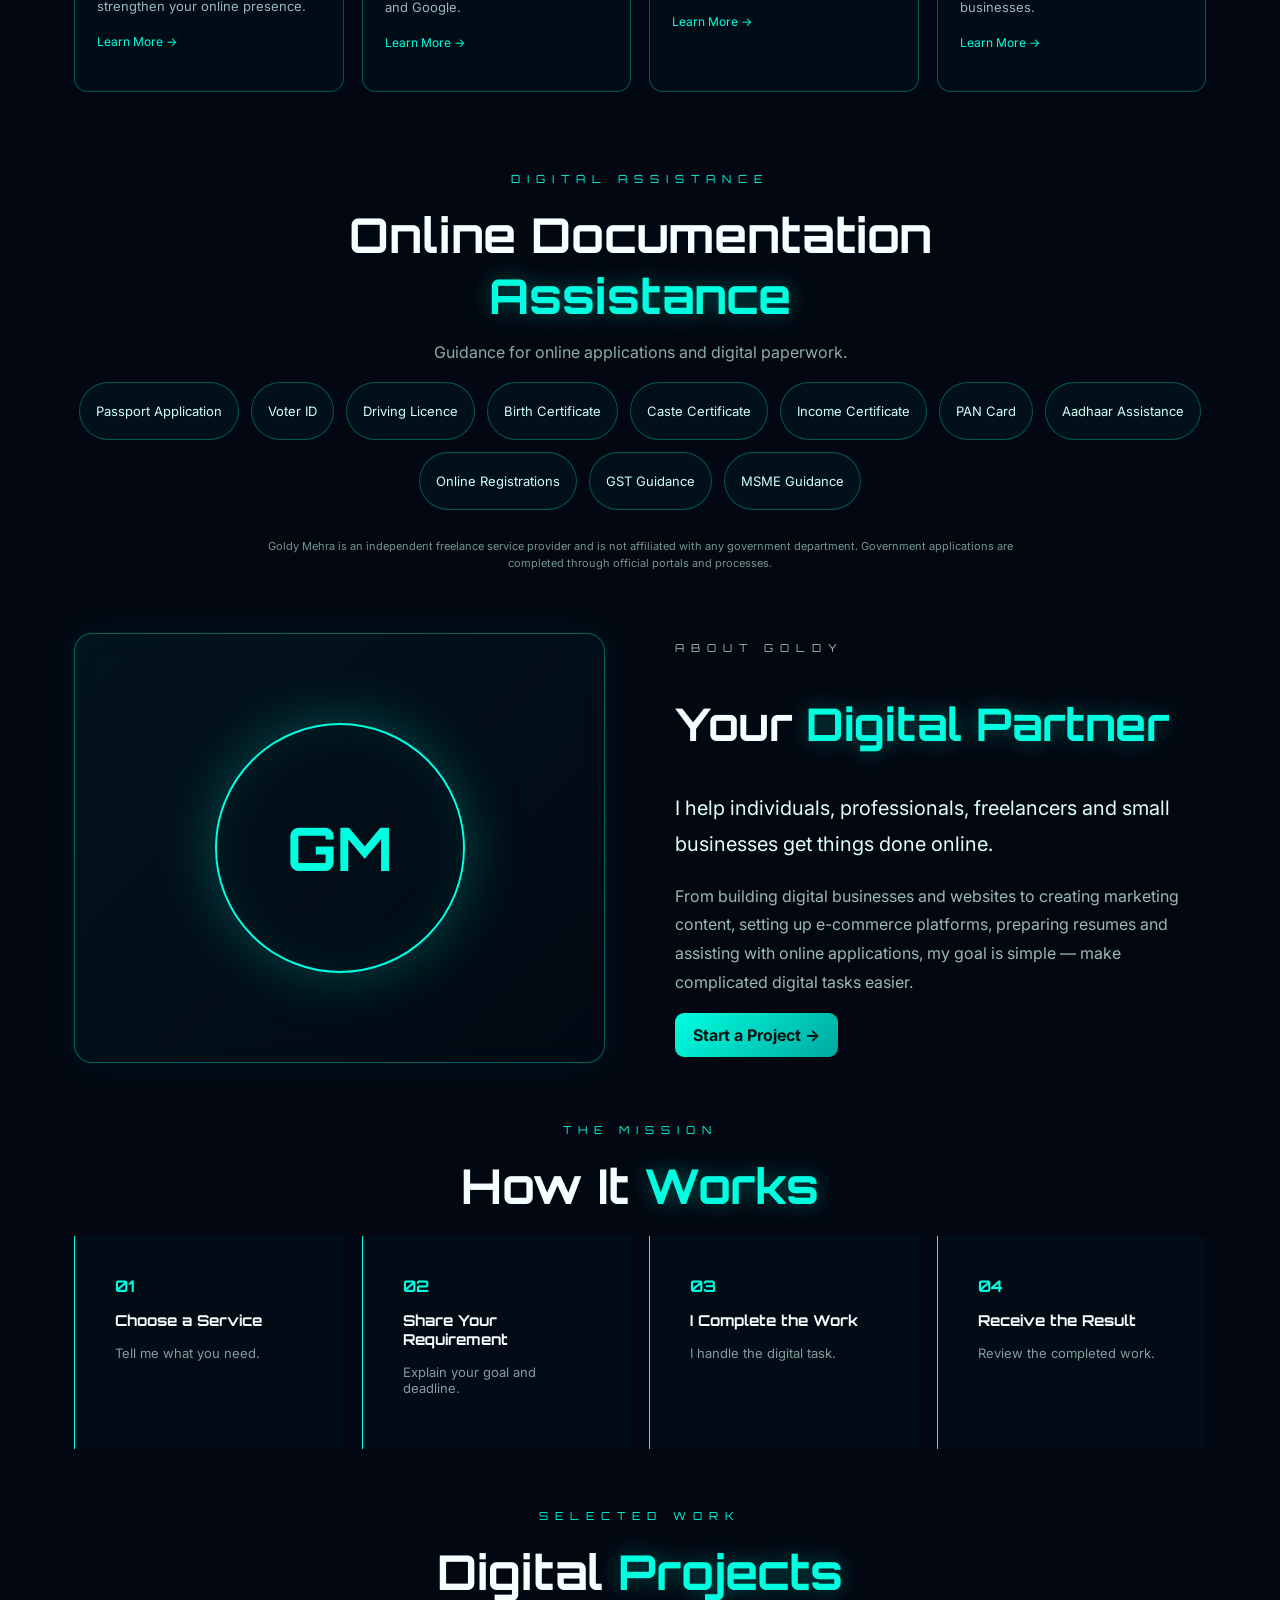
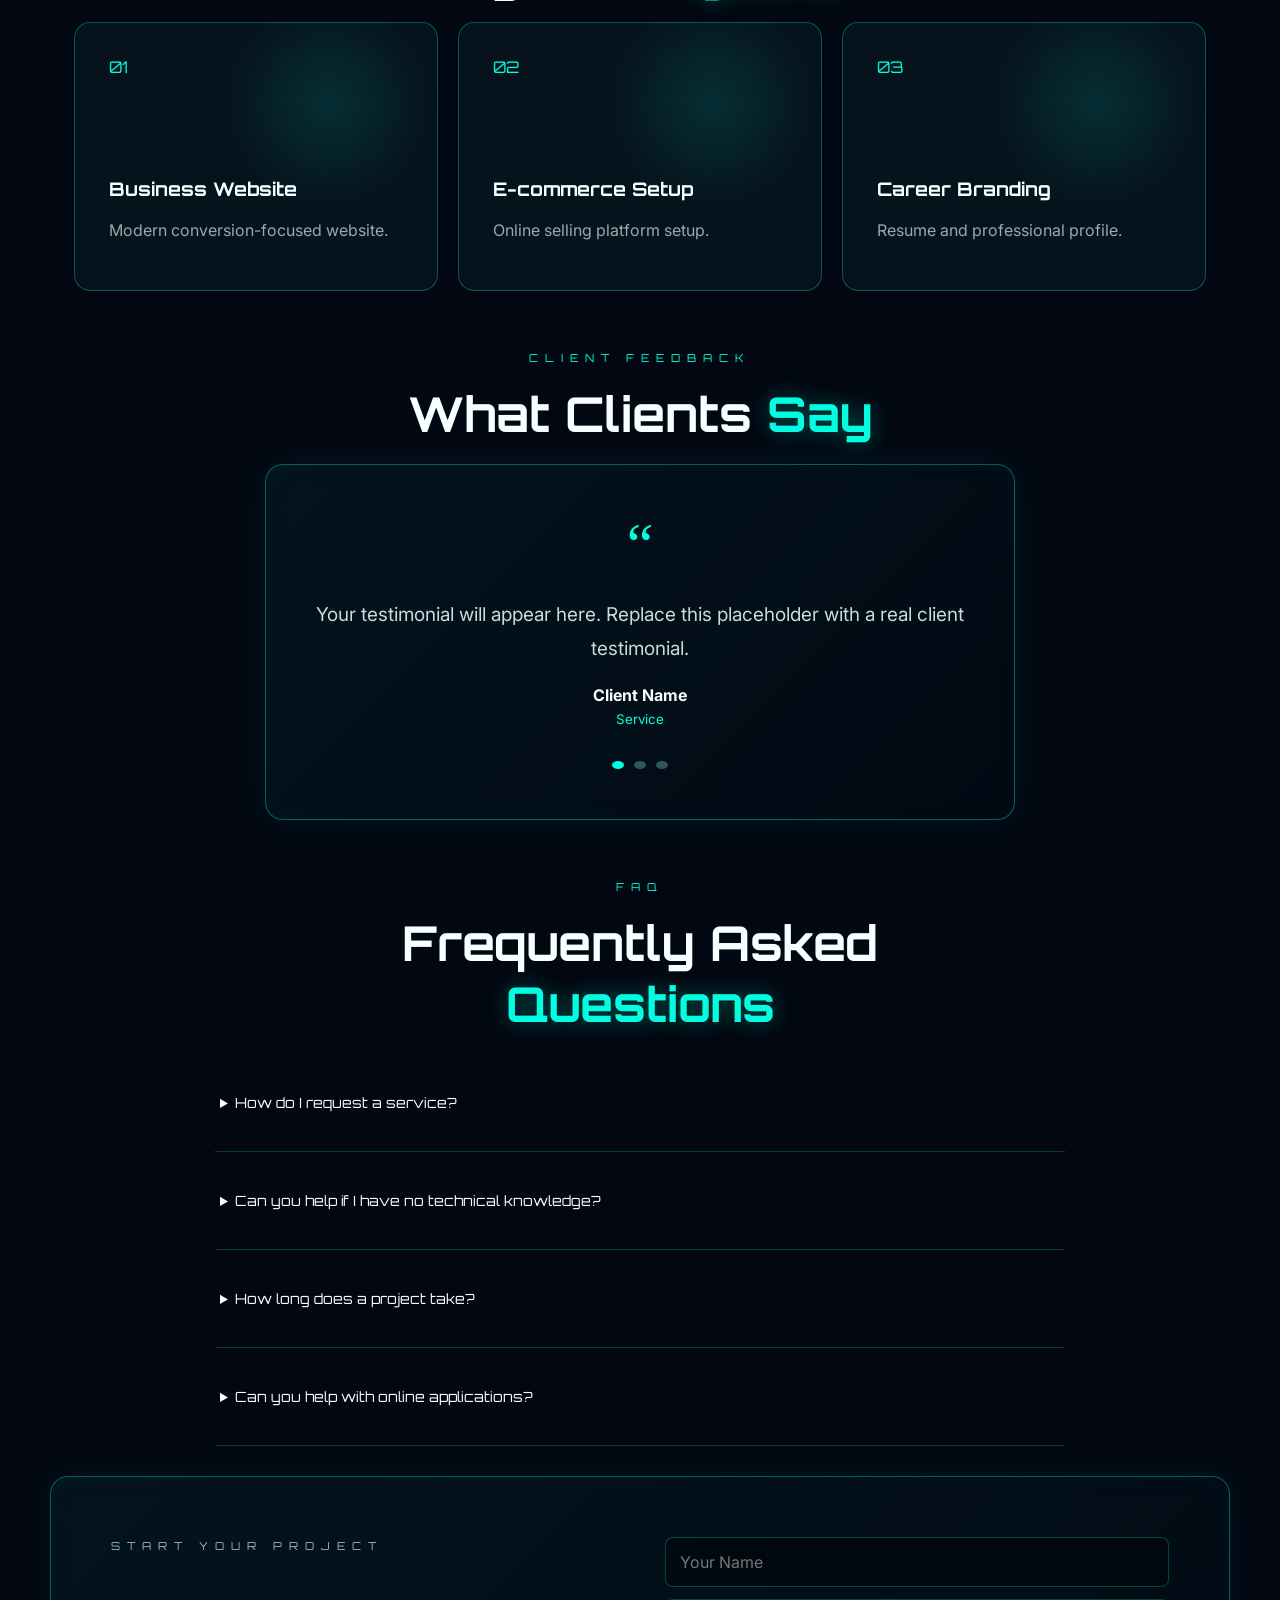
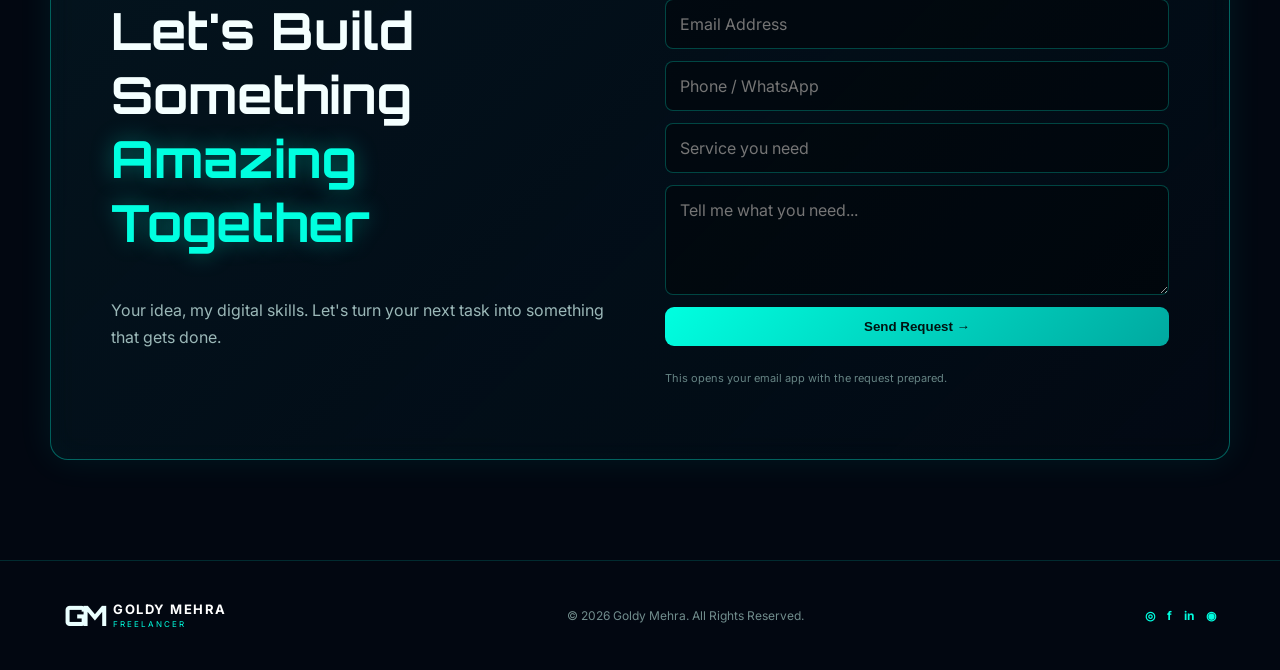
==== commit 57be92d8: "Update index.html" ====
--- a/freelance-services/index.html
+++ b/freelance-services/index.html
@@ -56,7 +56,8 @@
         <div class="actions">
           <a class="btn primary" href="#services">Explore My Services 🚀</a>
           <a class="btn ghost" href="#contact">Contact Me <span>◉</span></a>
-          
+          </div>
+         </div>
       
       <div class="hero-orbit" aria-hidden="true">
         <div class="planet-large"><span></span></div>
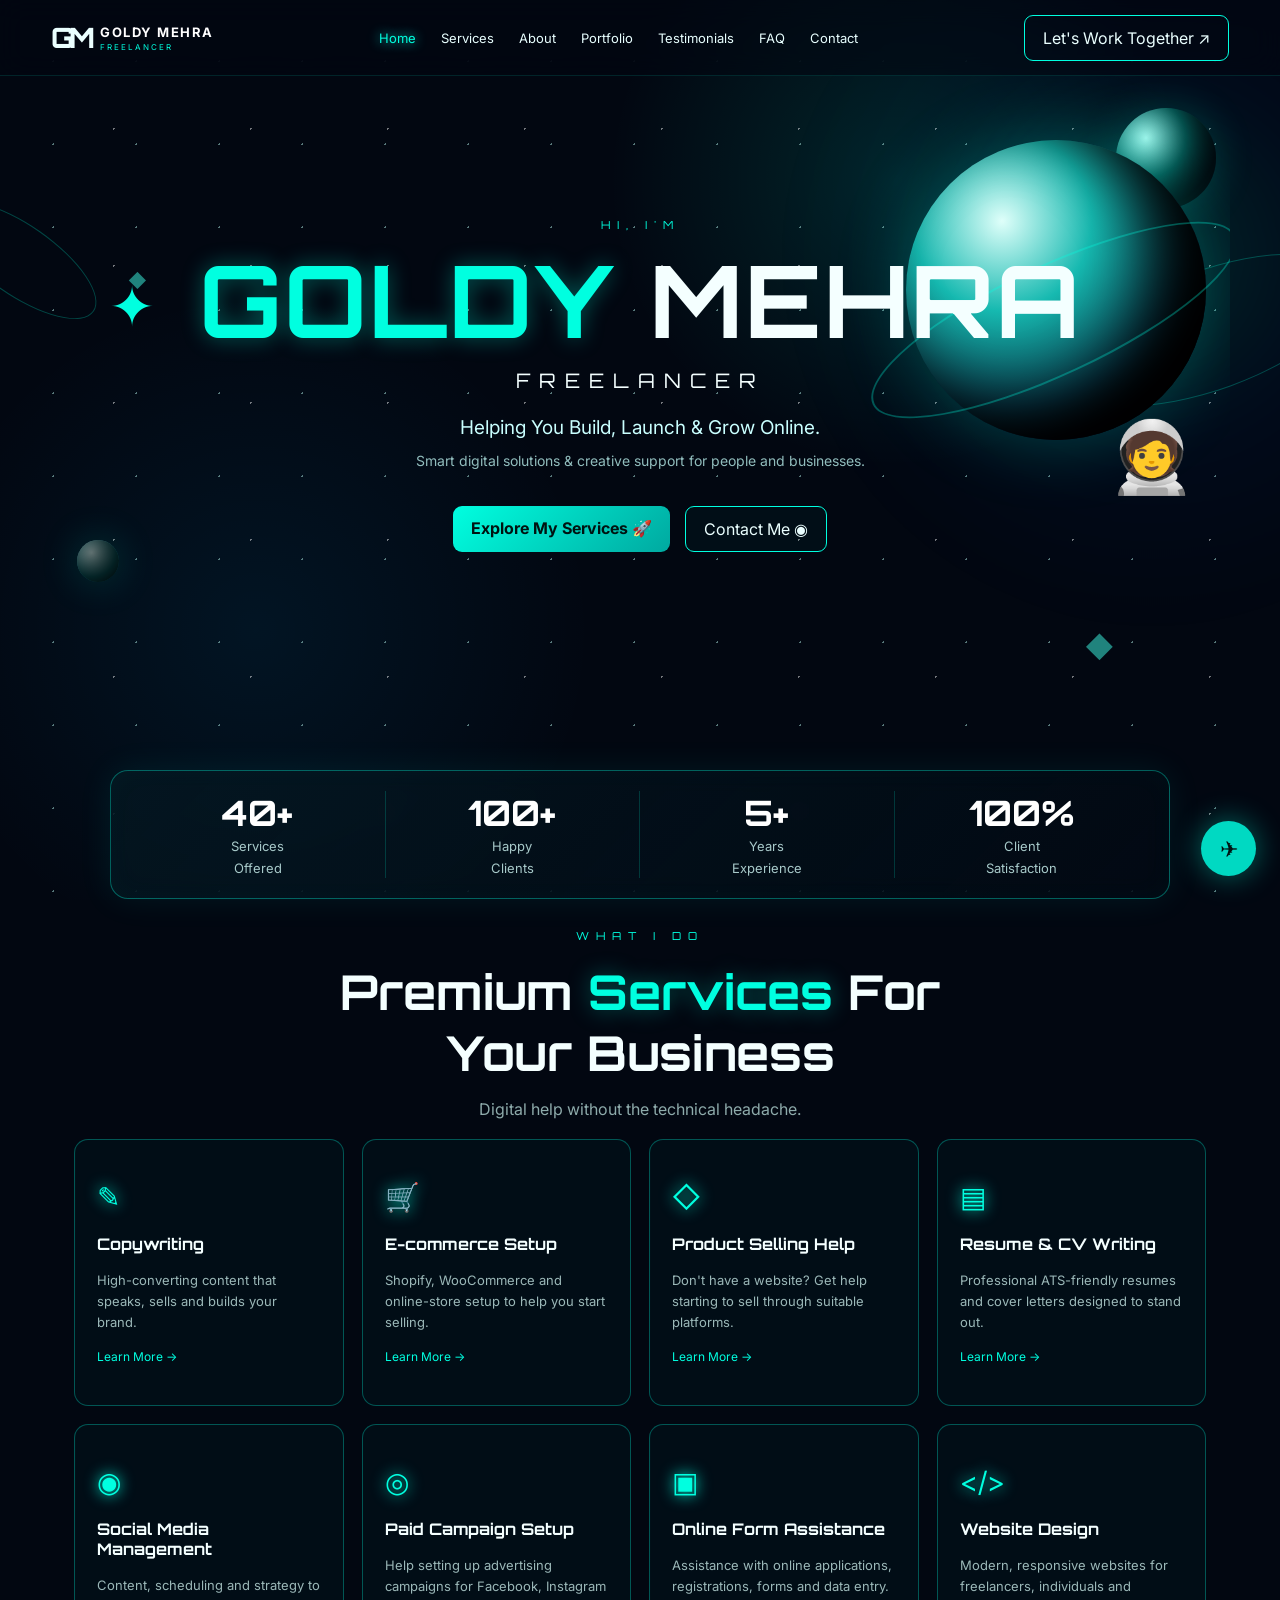
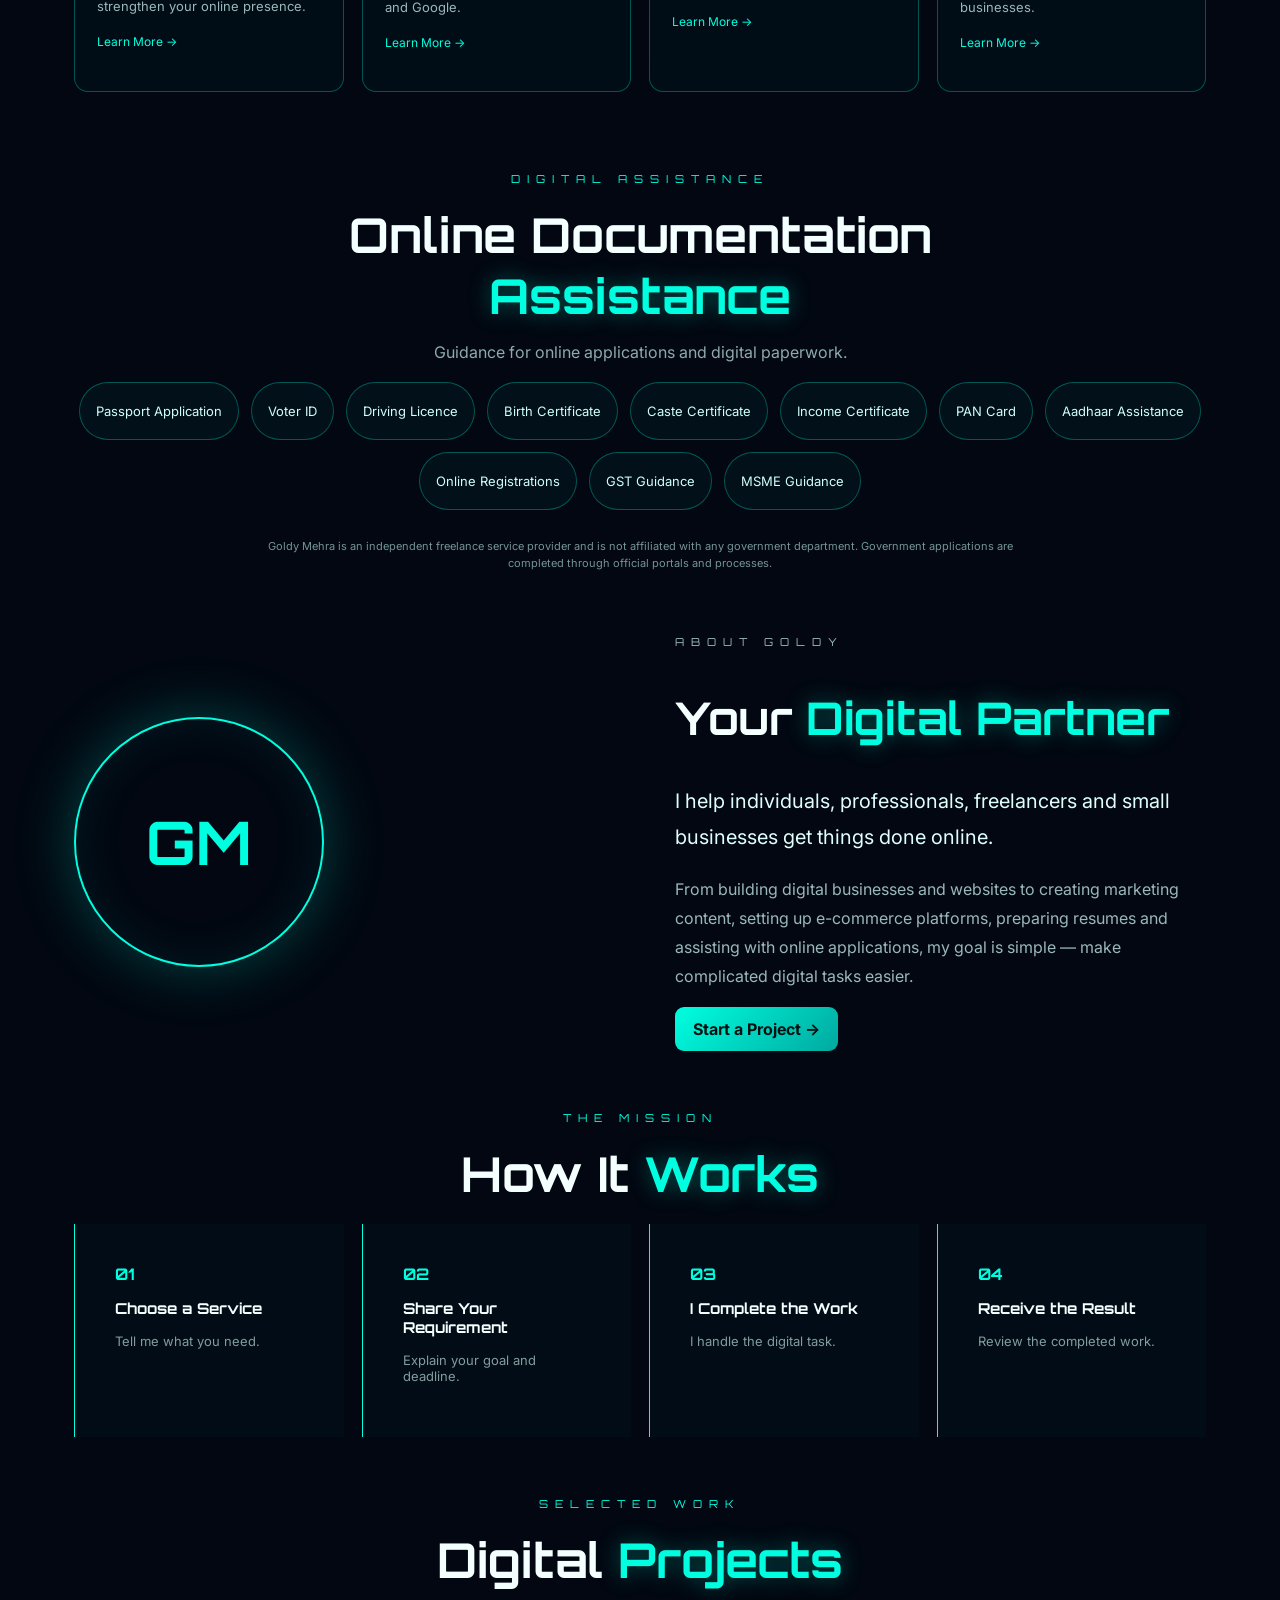
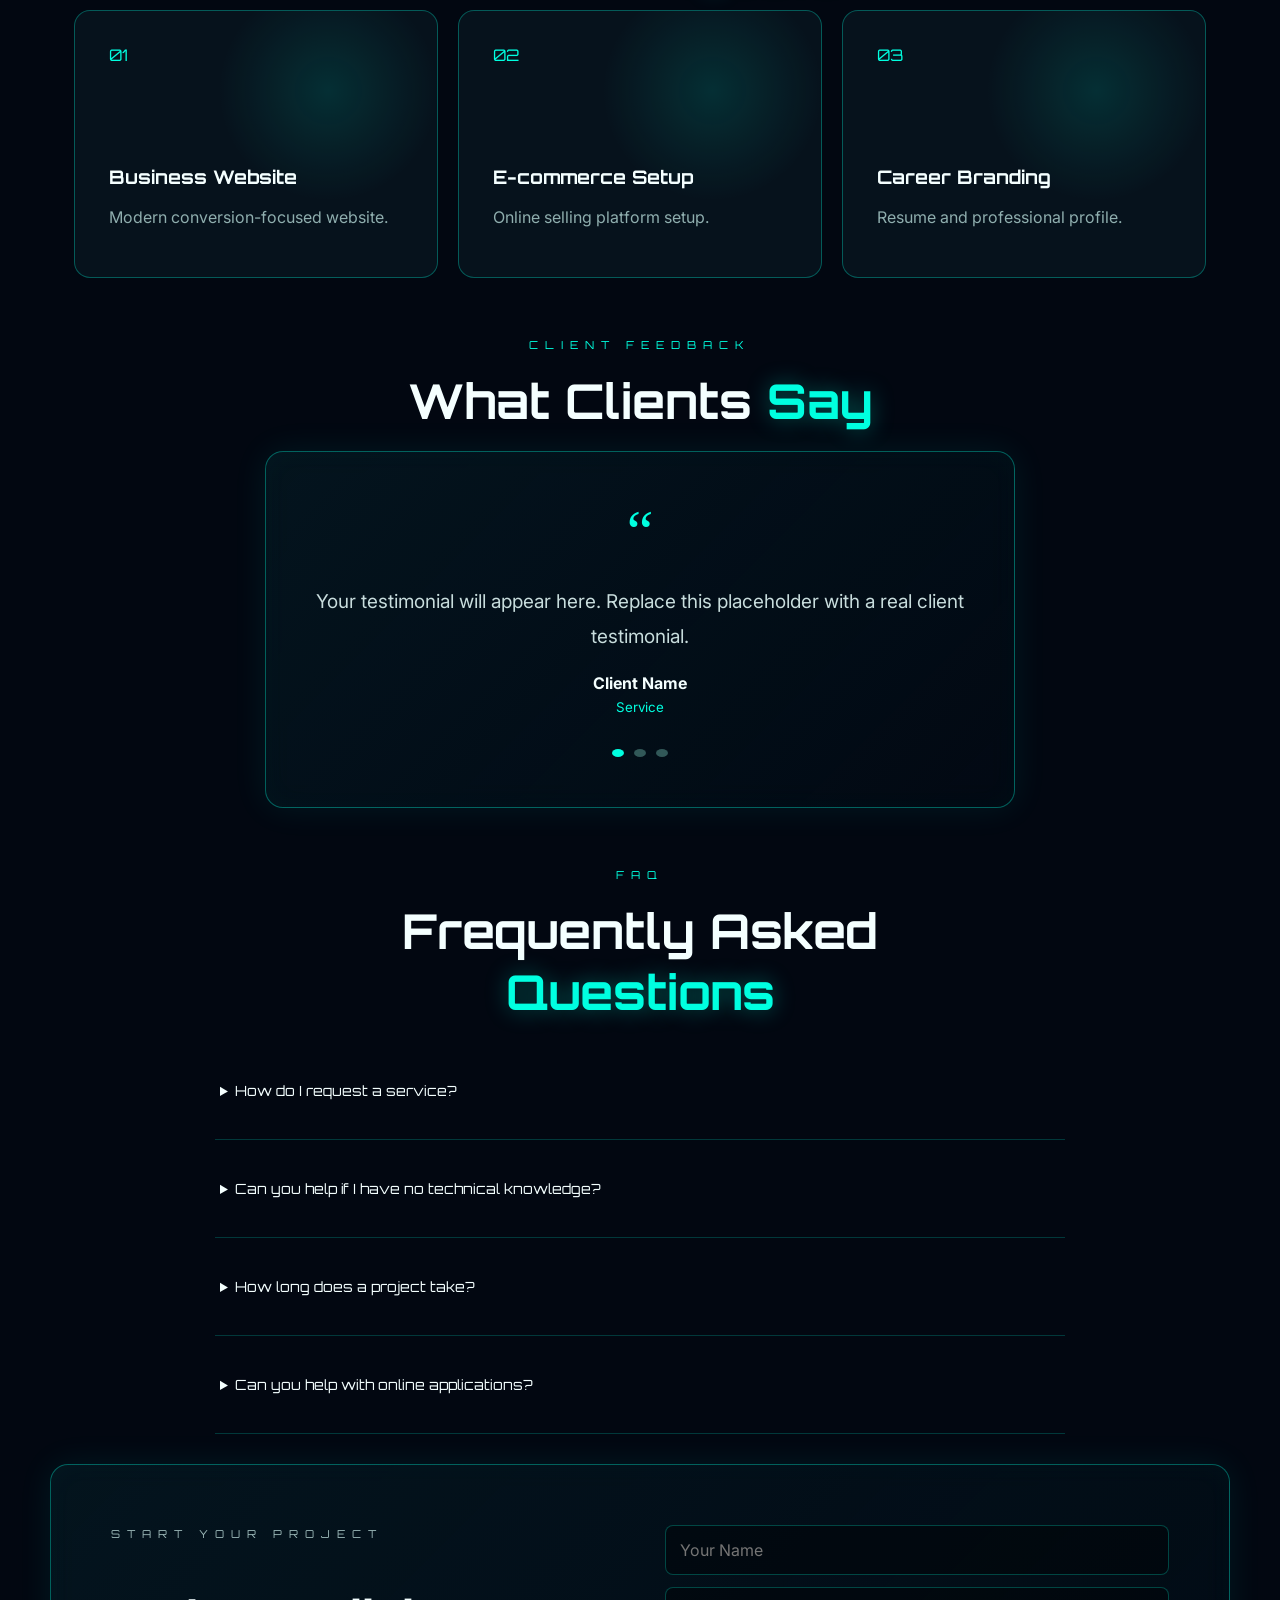
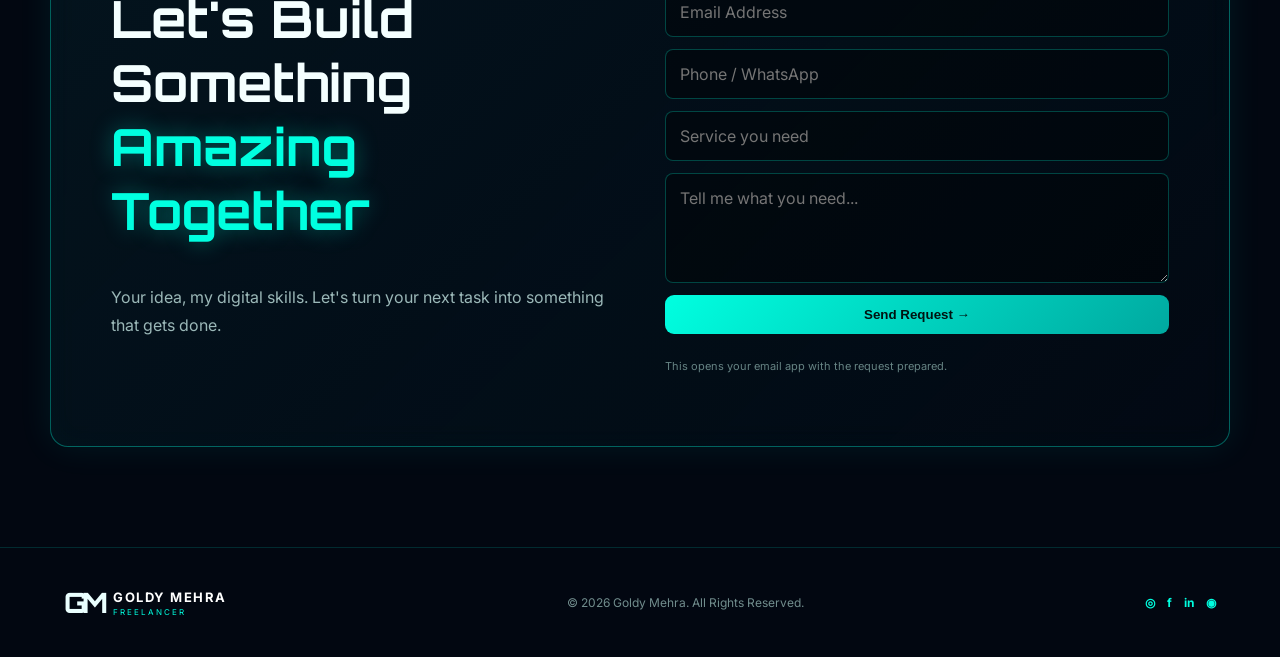
==== commit 02935f56: "Update image source in about section" ====
--- a/freelance-services/index.html
+++ b/freelance-services/index.html
@@ -108,7 +108,7 @@
     </section>
 
     <section id="about" class="section split">
-      <div class="portrait glass reveal"><div class="portrait-ring">GM</div></div>
+      <div class="C:\Users\goldy\Pictures\IMAGE LISTENER GOLDY.png"><div class="portrait-ring">GM</div></div>
       <div class="reveal">
         <p class="eyebrow">ABOUT GOLDY</p>
         <h2>Your <span>Digital Partner</span></h2>
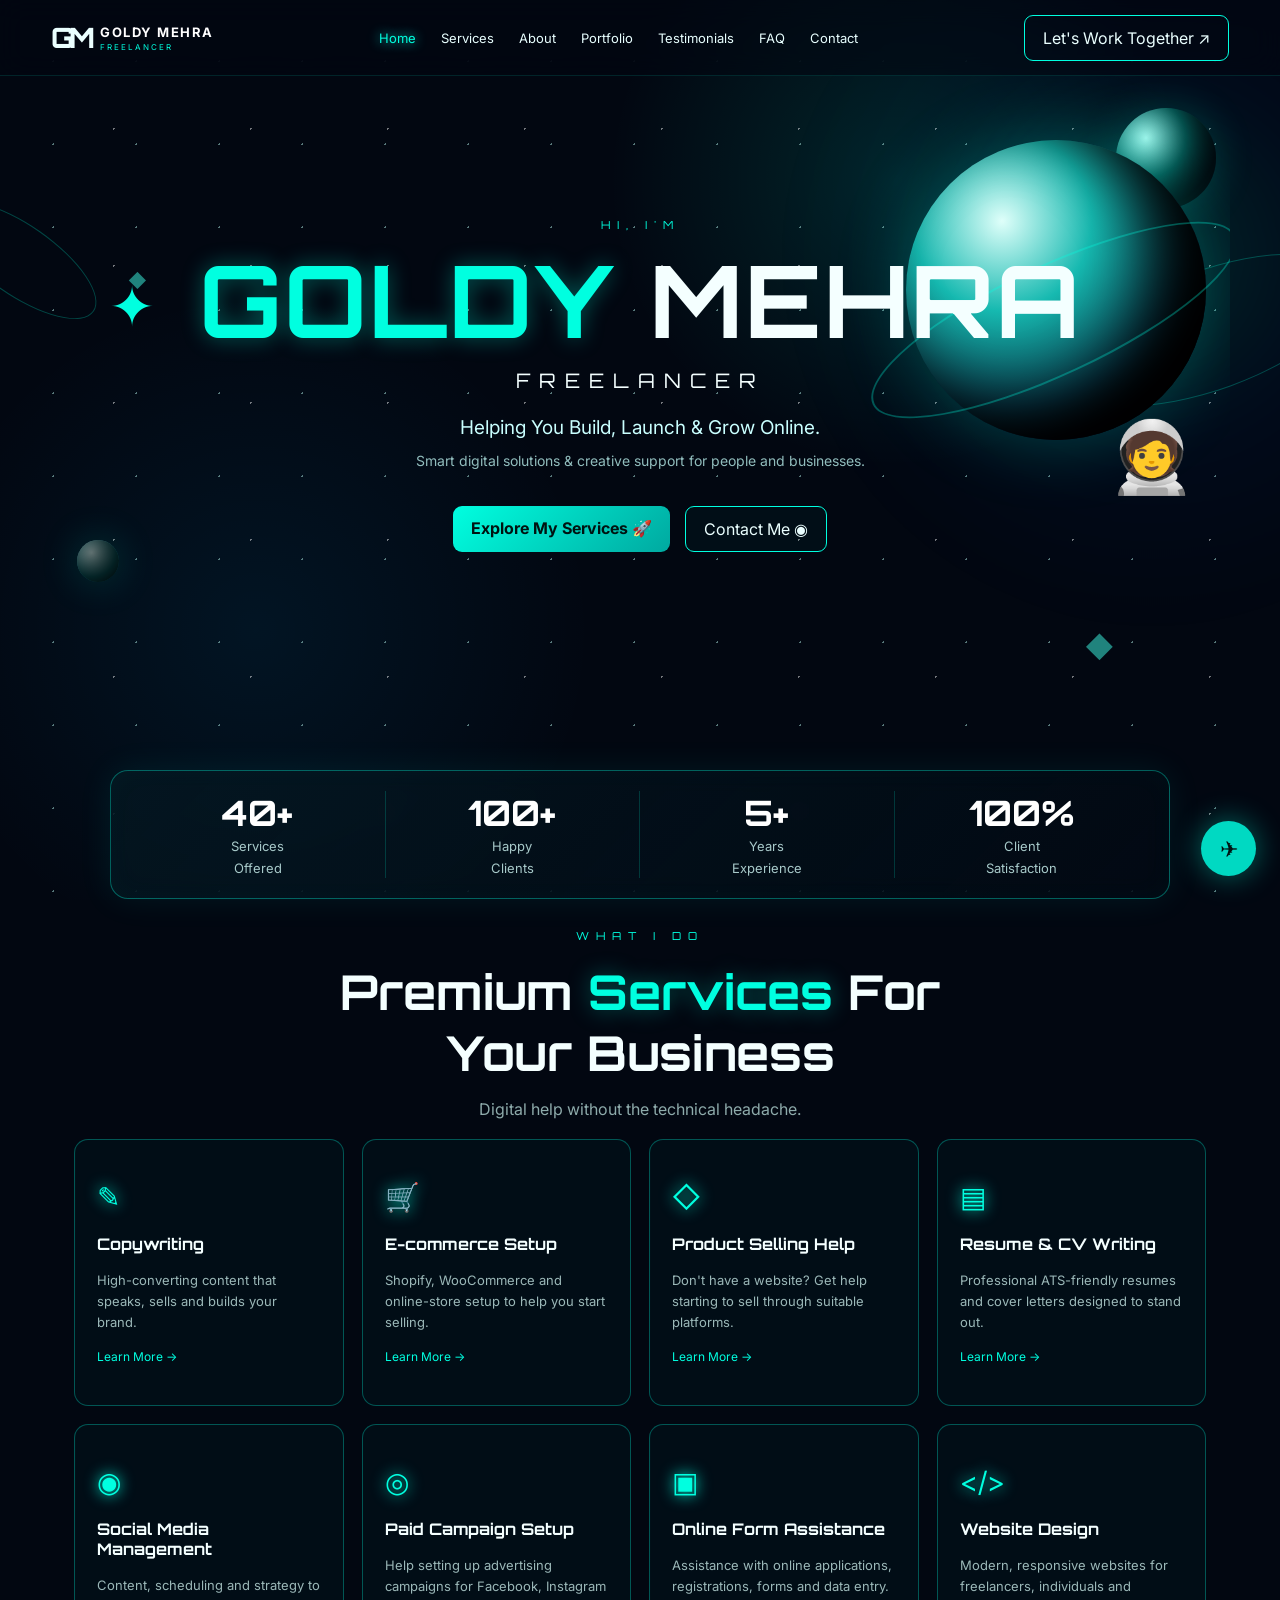
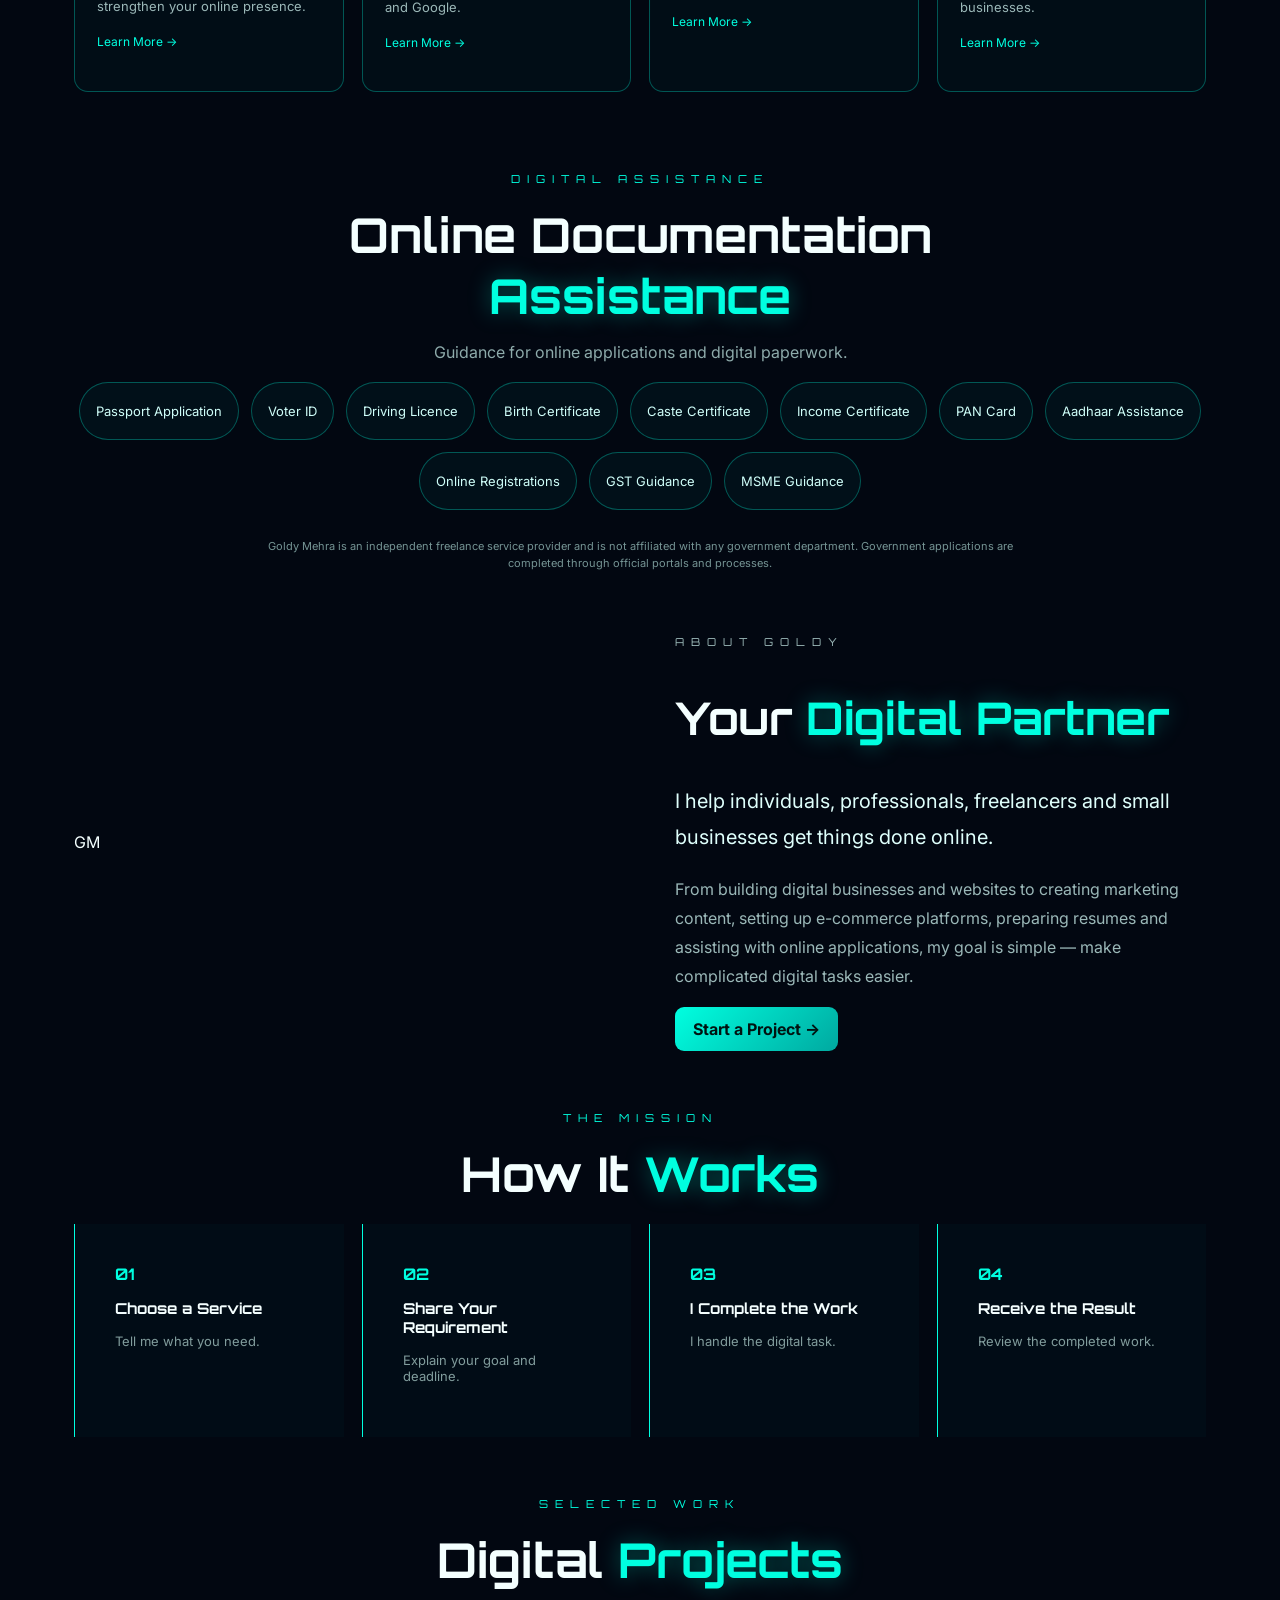
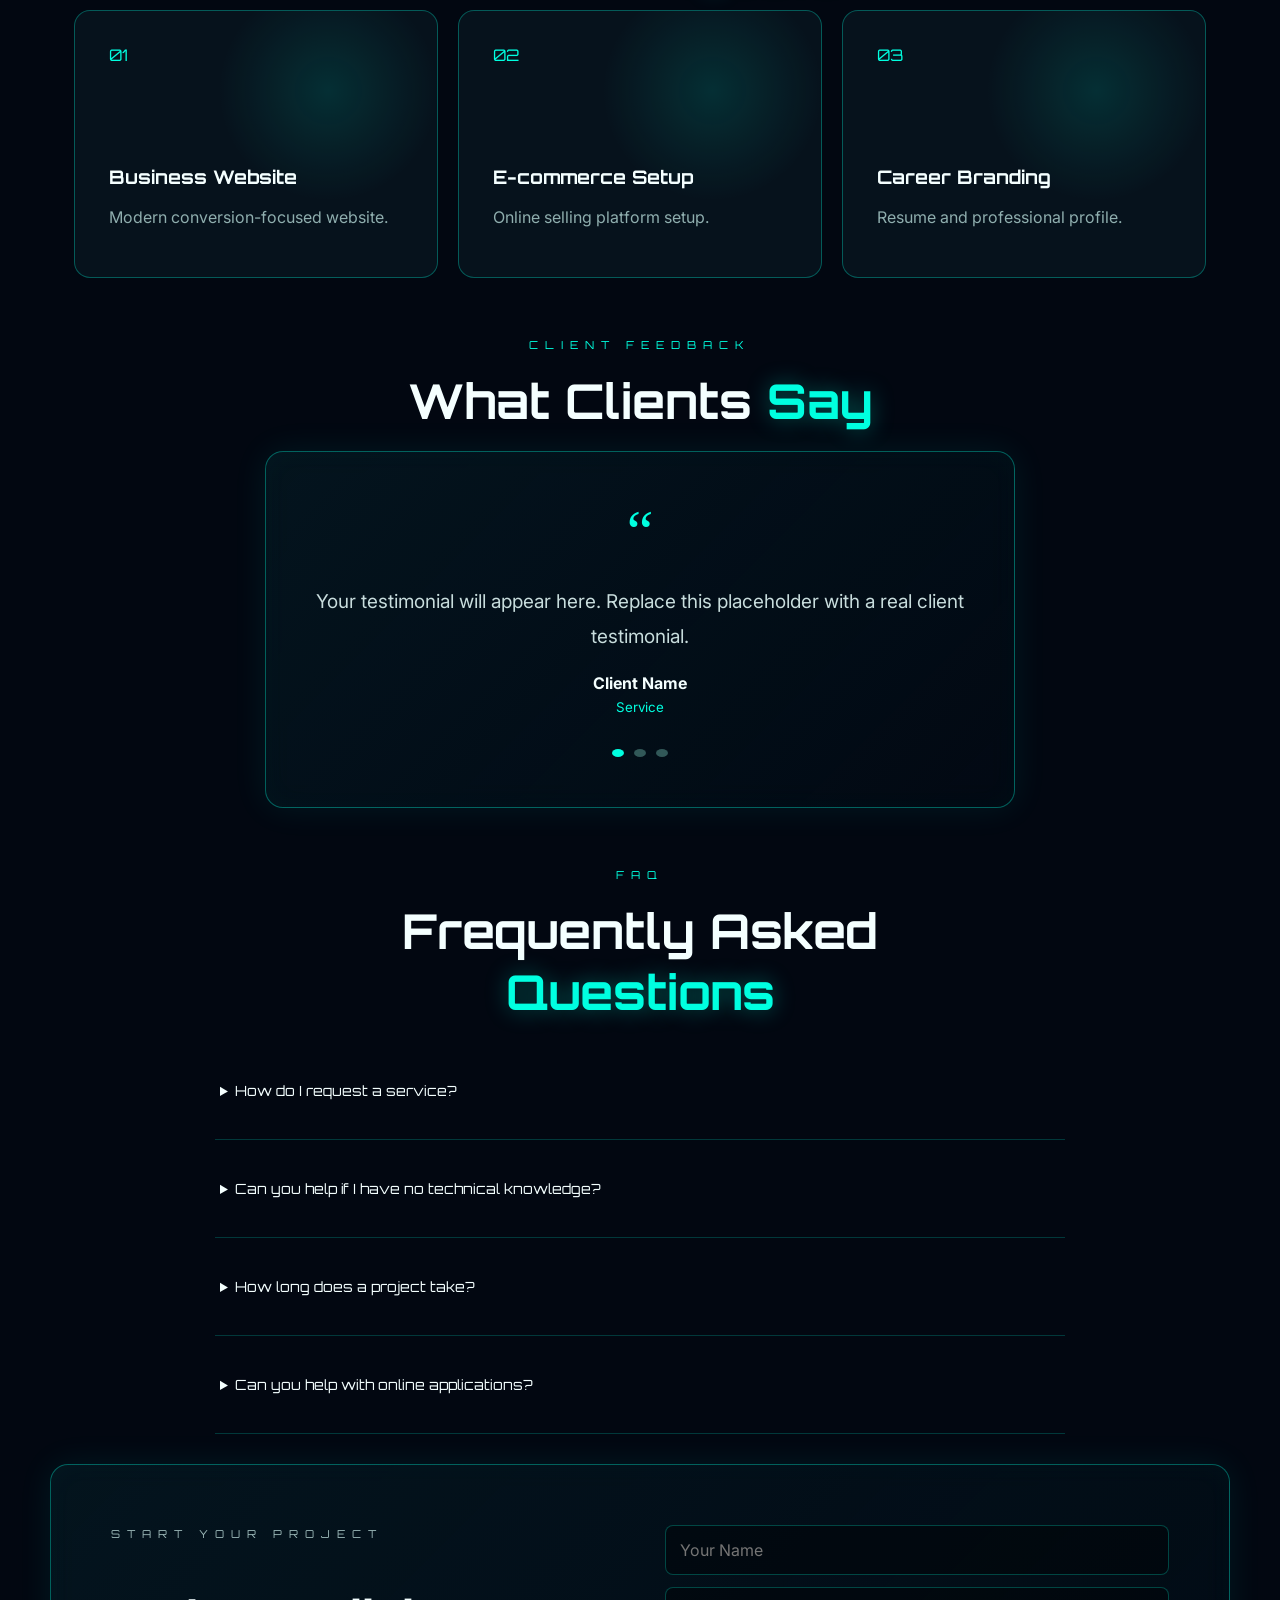
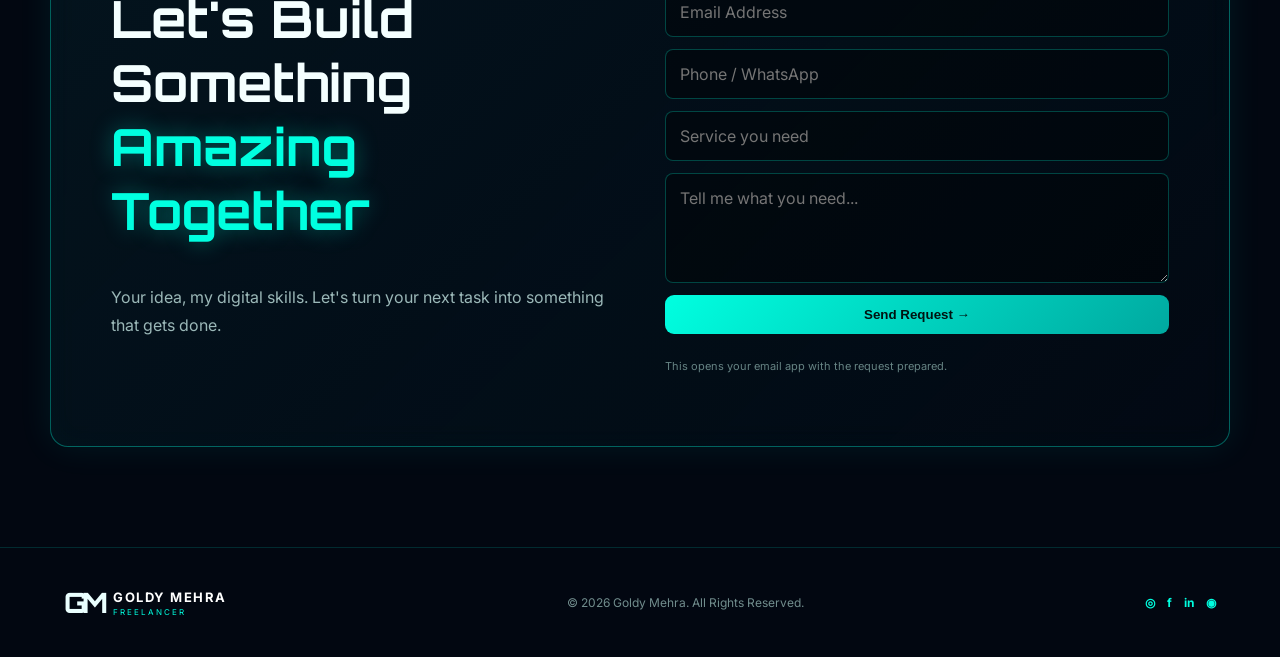
==== commit 64f7df7c: "Update index.html" ====
--- a/freelance-services/index.html
+++ b/freelance-services/index.html
@@ -108,7 +108,7 @@
     </section>
 
     <section id="about" class="section split">
-      <div class="C:\Users\goldy\Pictures\IMAGE LISTENER GOLDY.png"><div class="portrait-ring">GM</div></div>
+      <div class="C:\Users\goldy\Pictures\IMAGE LISTENER GOLDY.png"><div class="C:\Users\goldy\Pictures\IMAGE LISTENER GOLDY.png">GM</div></div>
       <div class="reveal">
         <p class="eyebrow">ABOUT GOLDY</p>
         <h2>Your <span>Digital Partner</span></h2>
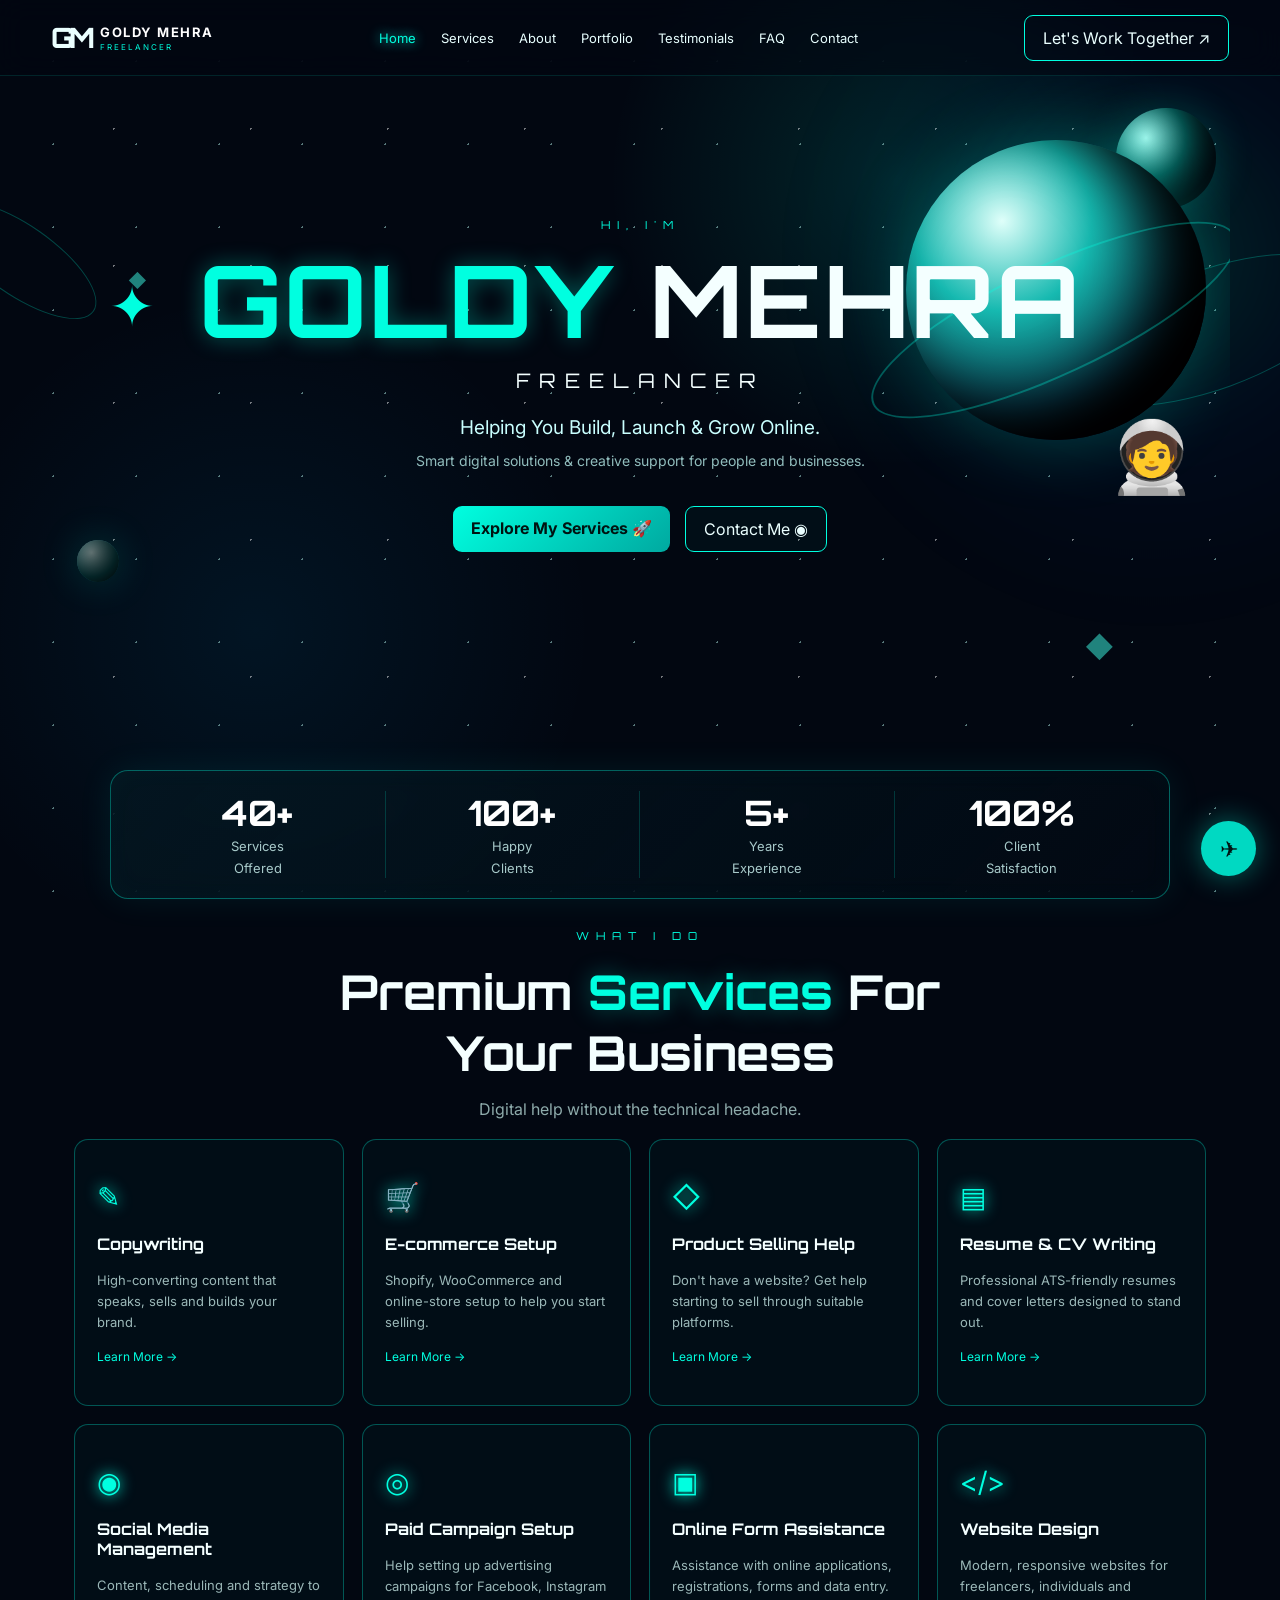
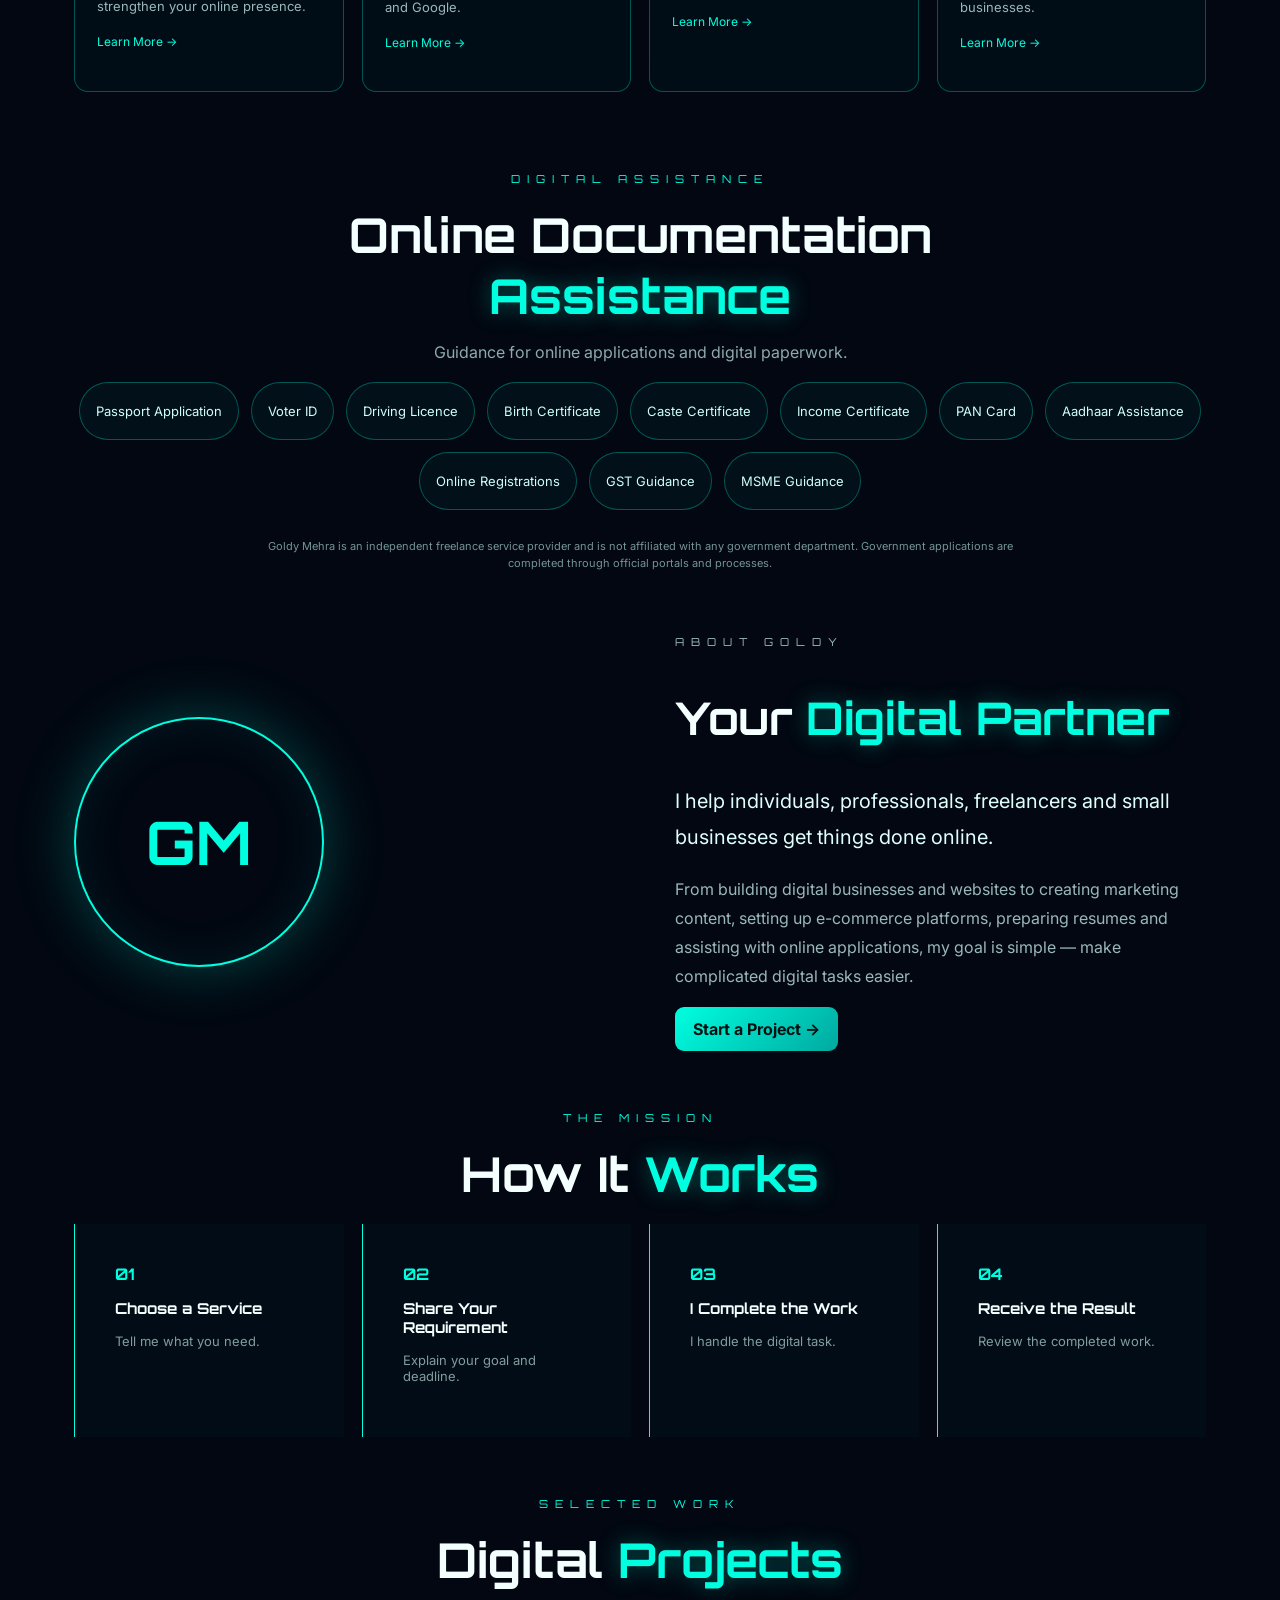
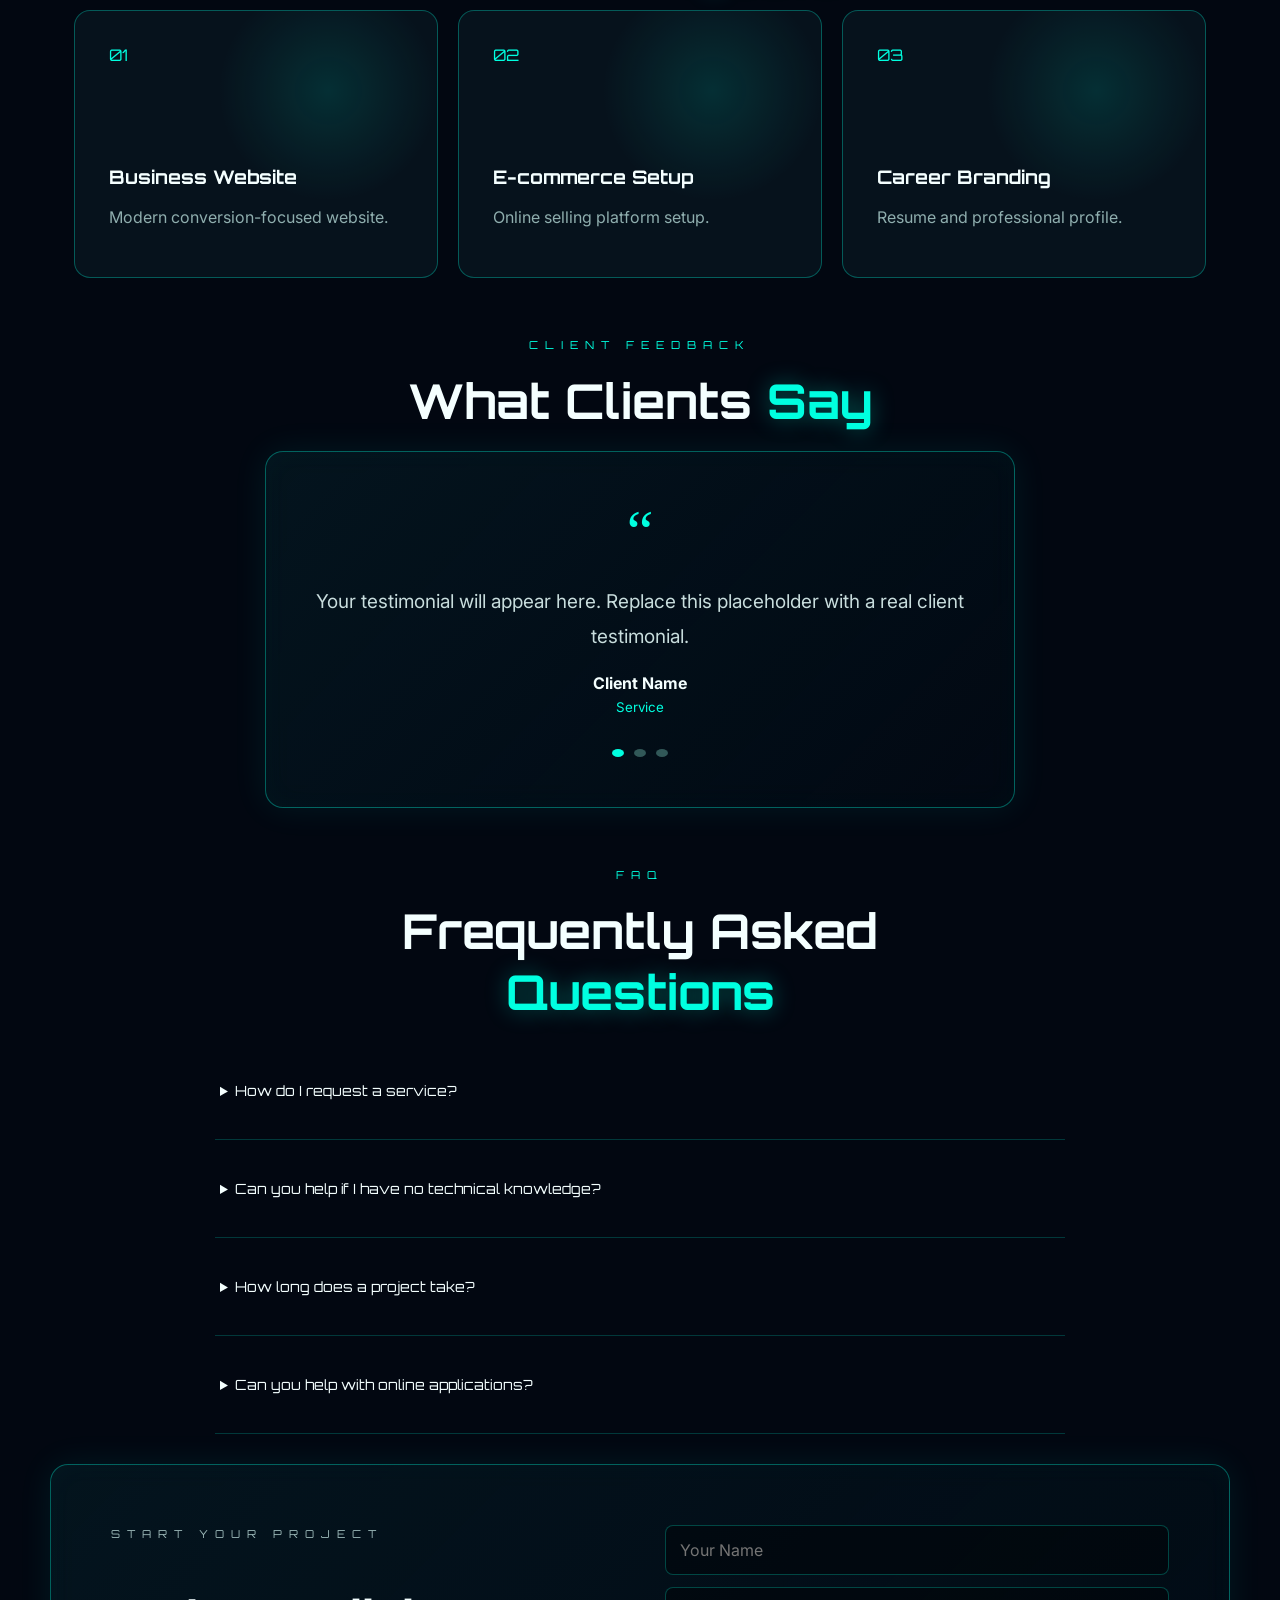
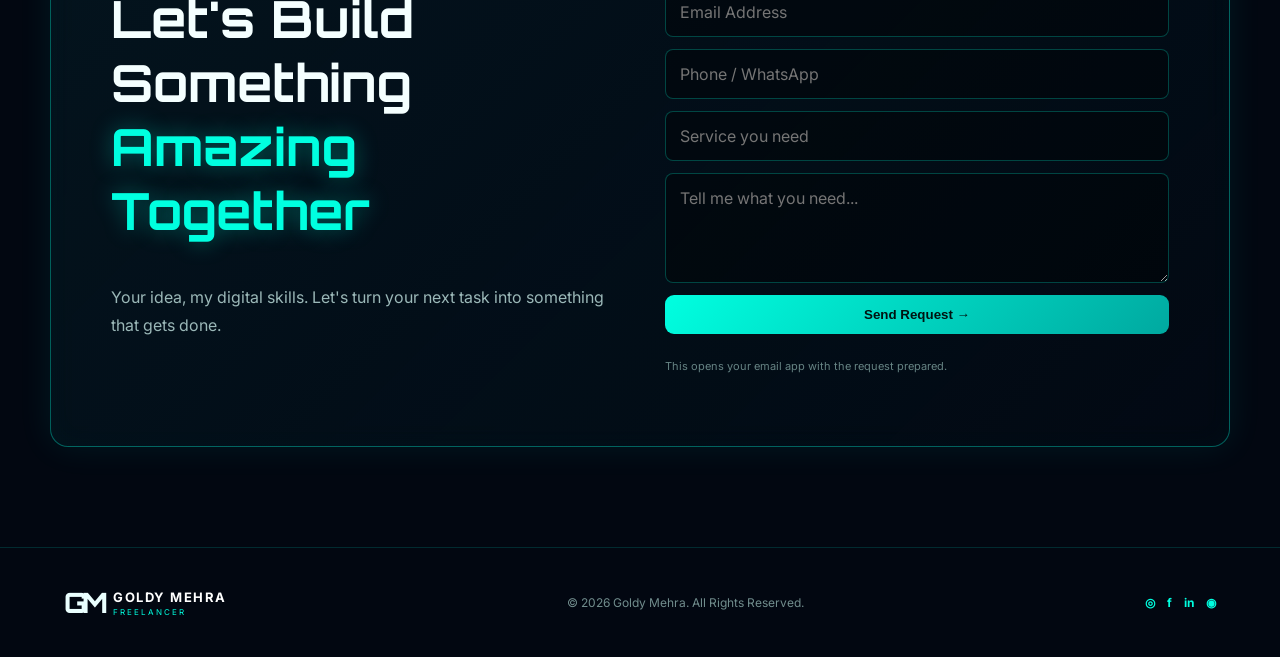
==== commit 8150413b: "Update index.html" ====
--- a/freelance-services/index.html
+++ b/freelance-services/index.html
@@ -108,8 +108,8 @@
     </section>
 
     <section id="about" class="section split">
-      <div class="C:\Users\goldy\Pictures\IMAGE LISTENER GOLDY.png"><div class="C:\Users\goldy\Pictures\IMAGE LISTENER GOLDY.png">GM</div></div>
-      <div class="reveal">
+      <div class="prtrait reveal"><div class="portrait-ring">GM</div></div>
+      <div class="C:\Users\goldy\Pictures\IMAGE LISTENER GOLDY.png">
         <p class="eyebrow">ABOUT GOLDY</p>
         <h2>Your <span>Digital Partner</span></h2>
         <p class="large">I help individuals, professionals, freelancers and small businesses get things done online.</p>
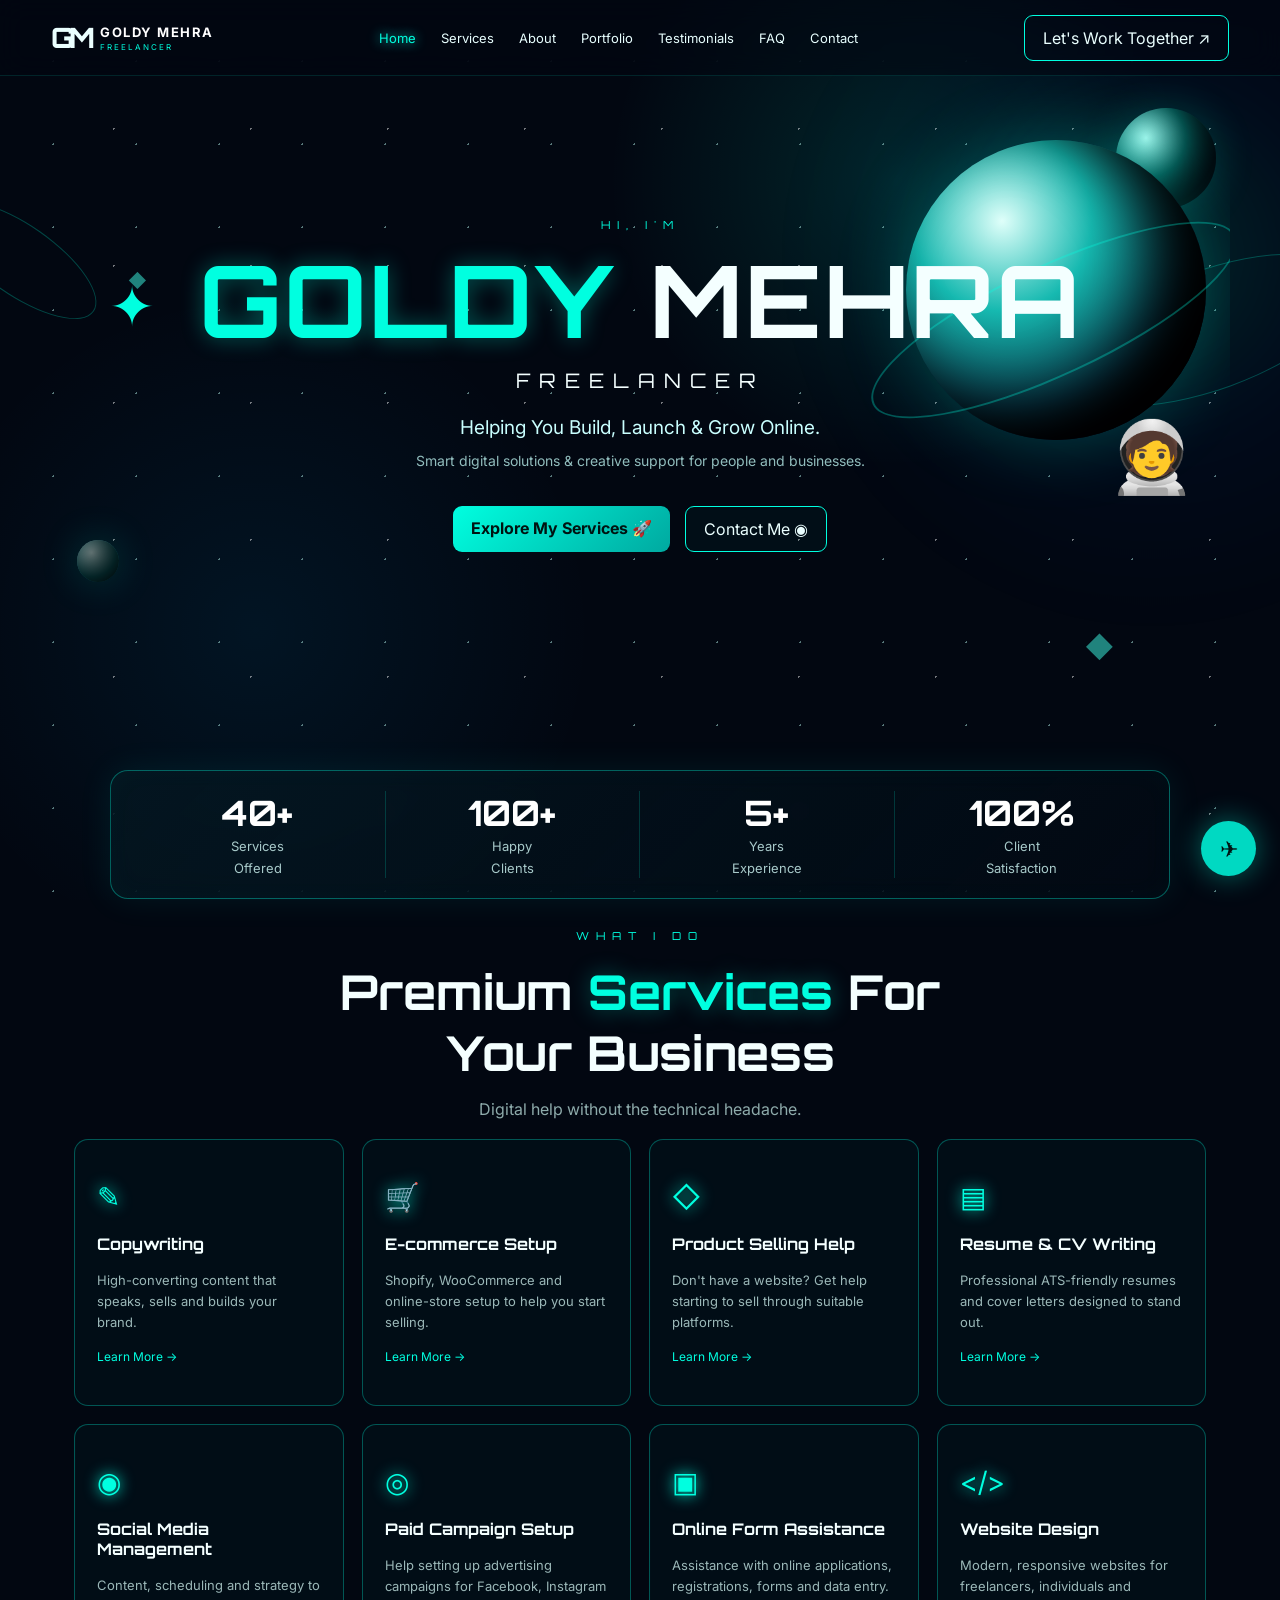
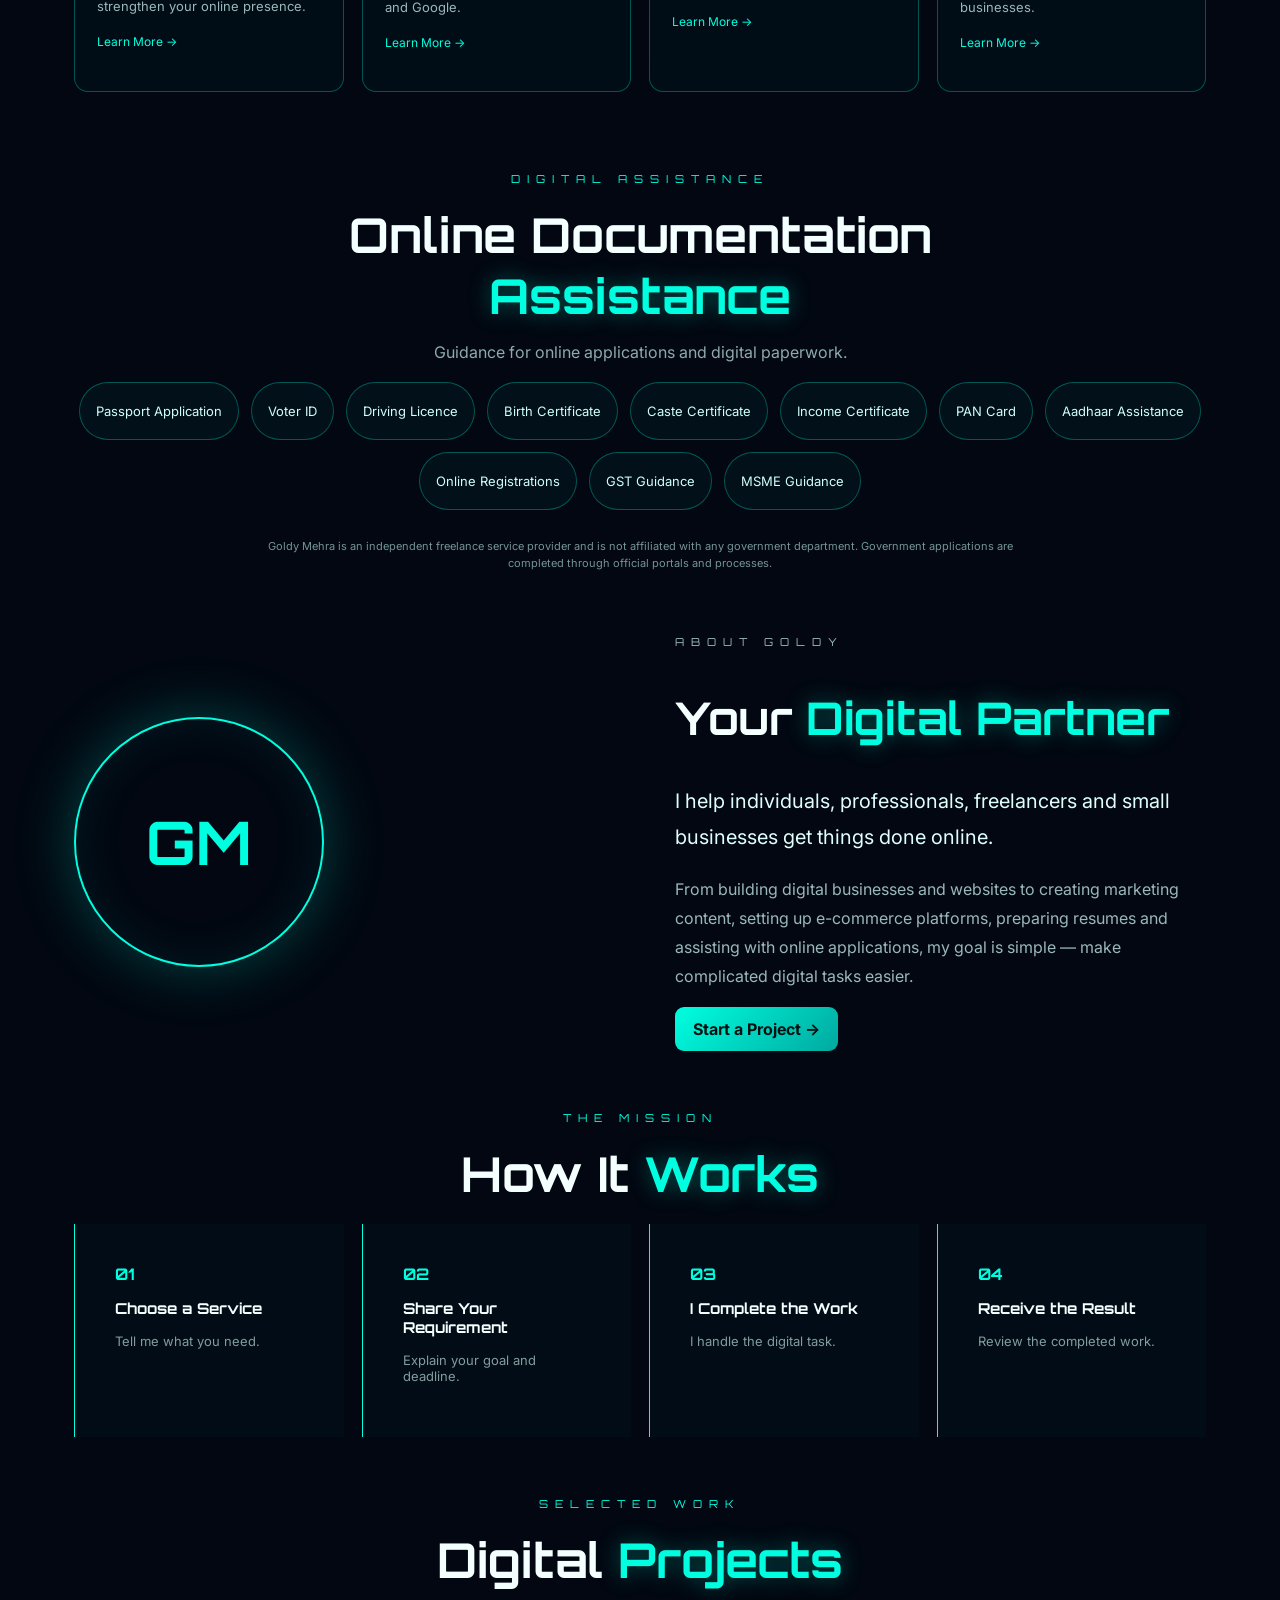
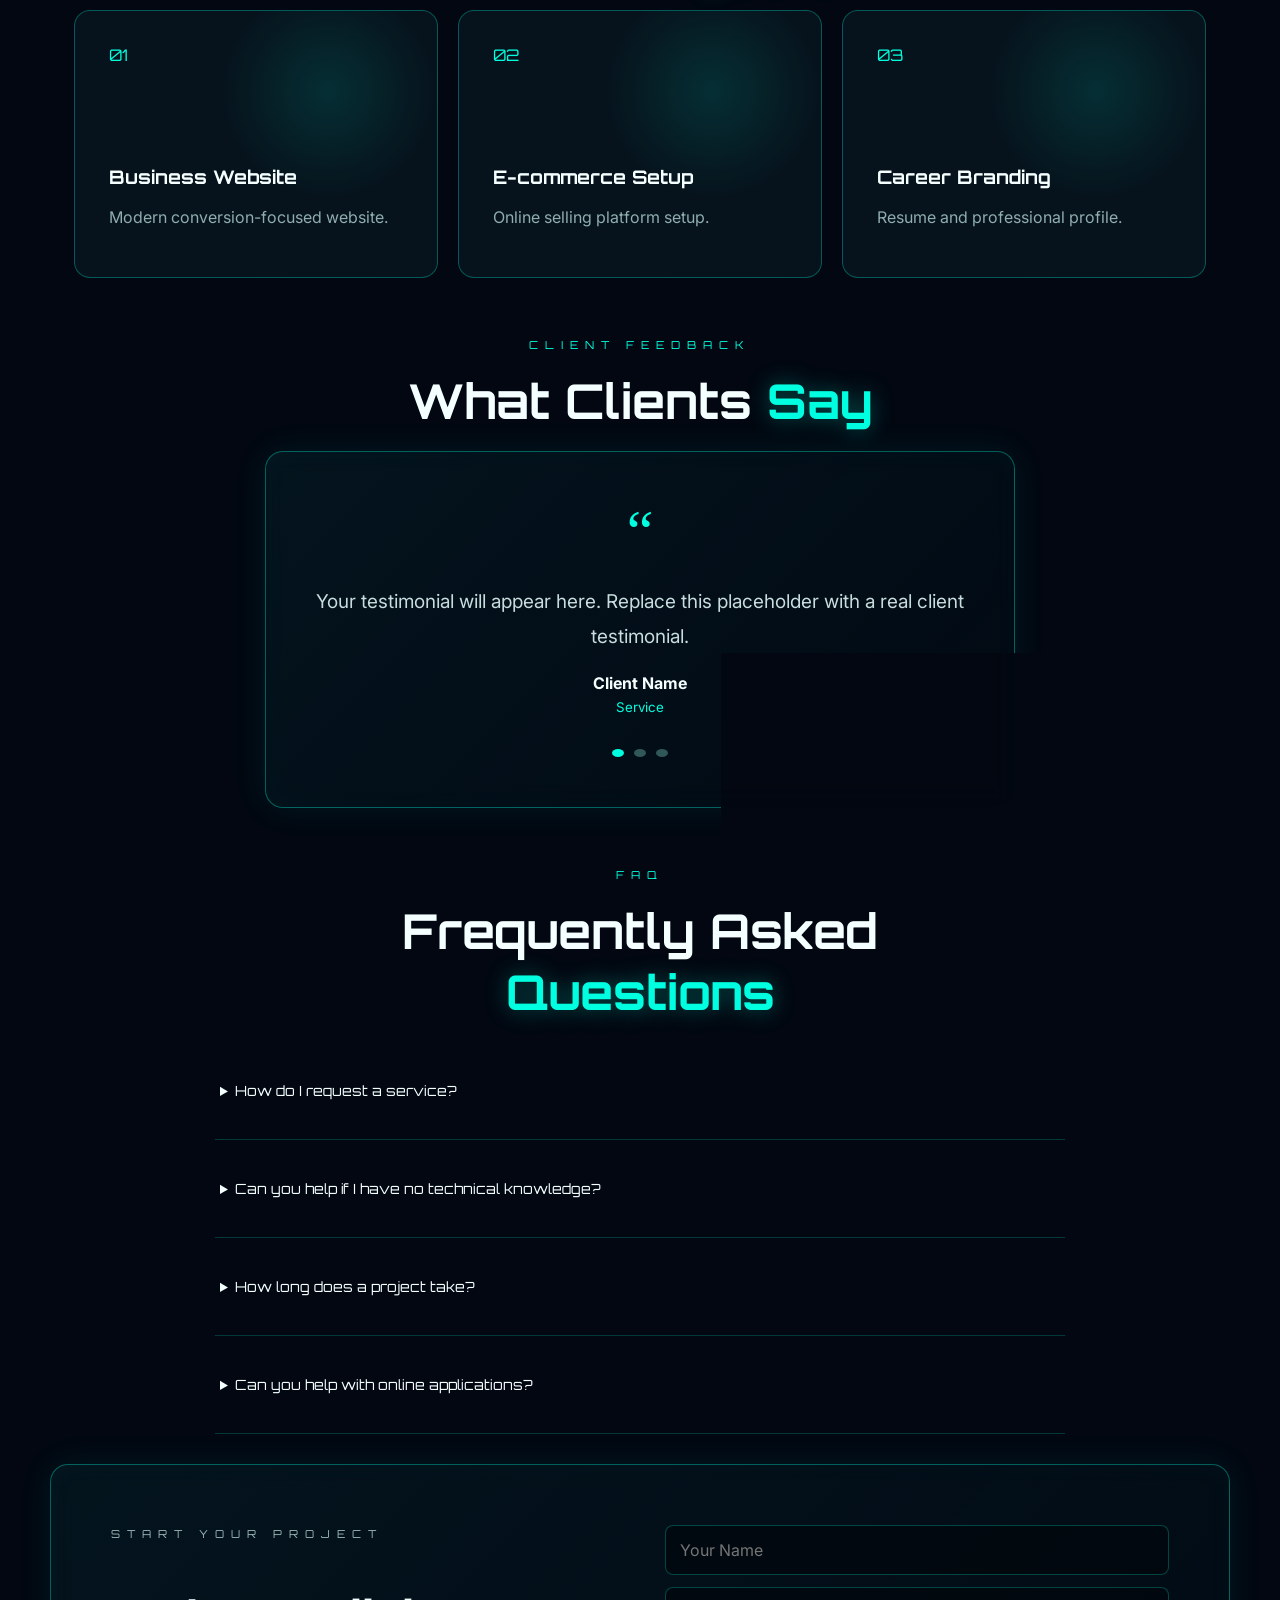
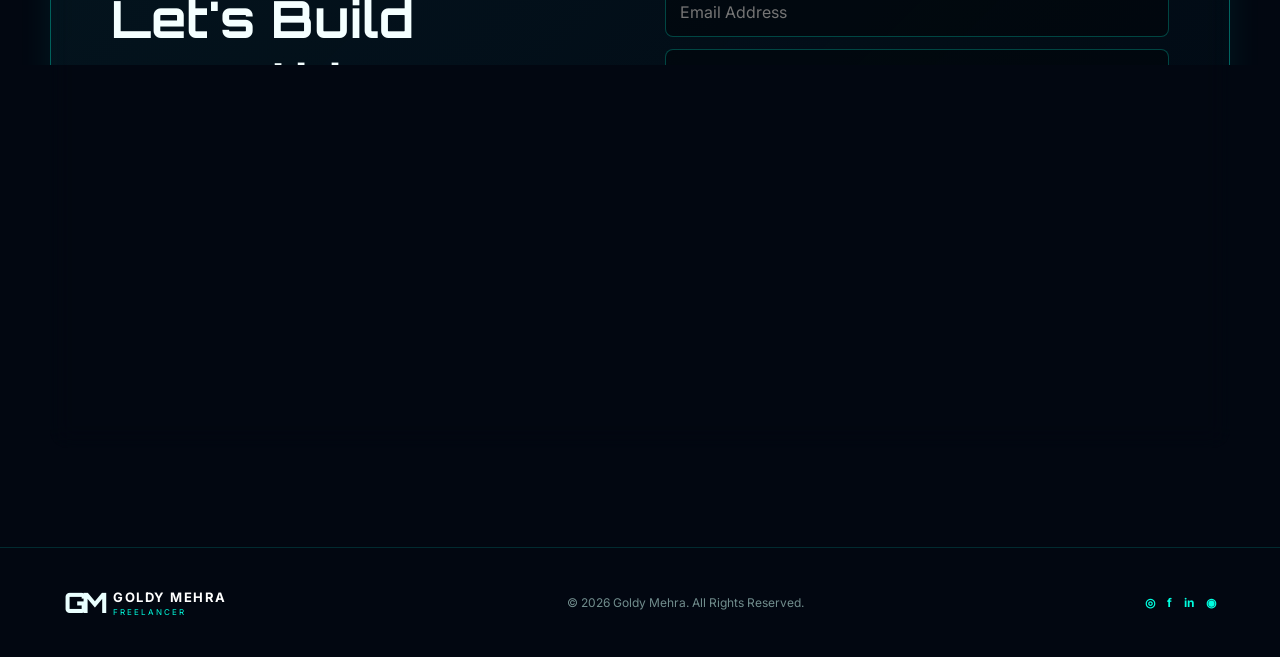
==== commit 8912c71a: "Update about section with new content" ====
--- a/freelance-services/index.html
+++ b/freelance-services/index.html
@@ -109,7 +109,7 @@
 
     <section id="about" class="section split">
       <div class="prtrait reveal"><div class="portrait-ring">GM</div></div>
-      <div class="C:\Users\goldy\Pictures\IMAGE LISTENER GOLDY.png">
+      <div class="reveal">
         <p class="eyebrow">ABOUT GOLDY</p>
         <h2>Your <span>Digital Partner</span></h2>
         <p class="large">I help individuals, professionals, freelancers and small businesses get things done online.</p>
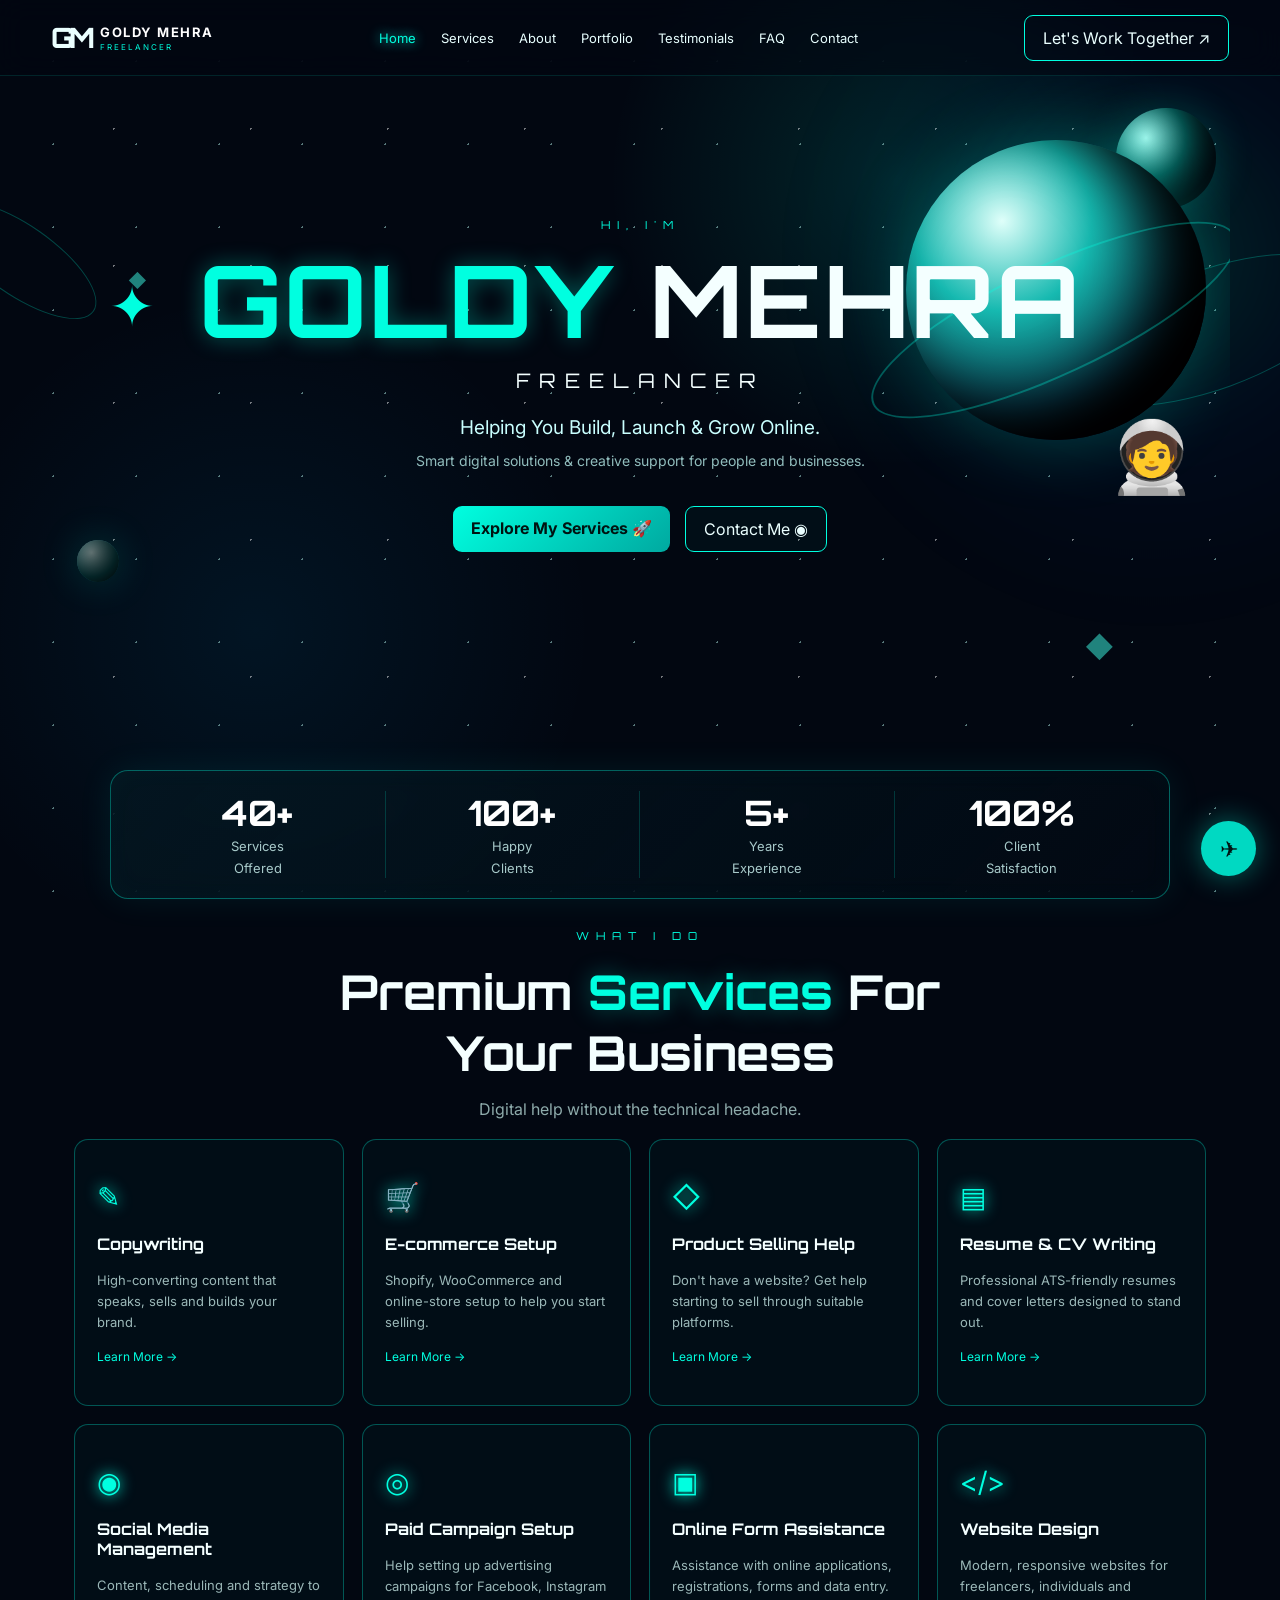
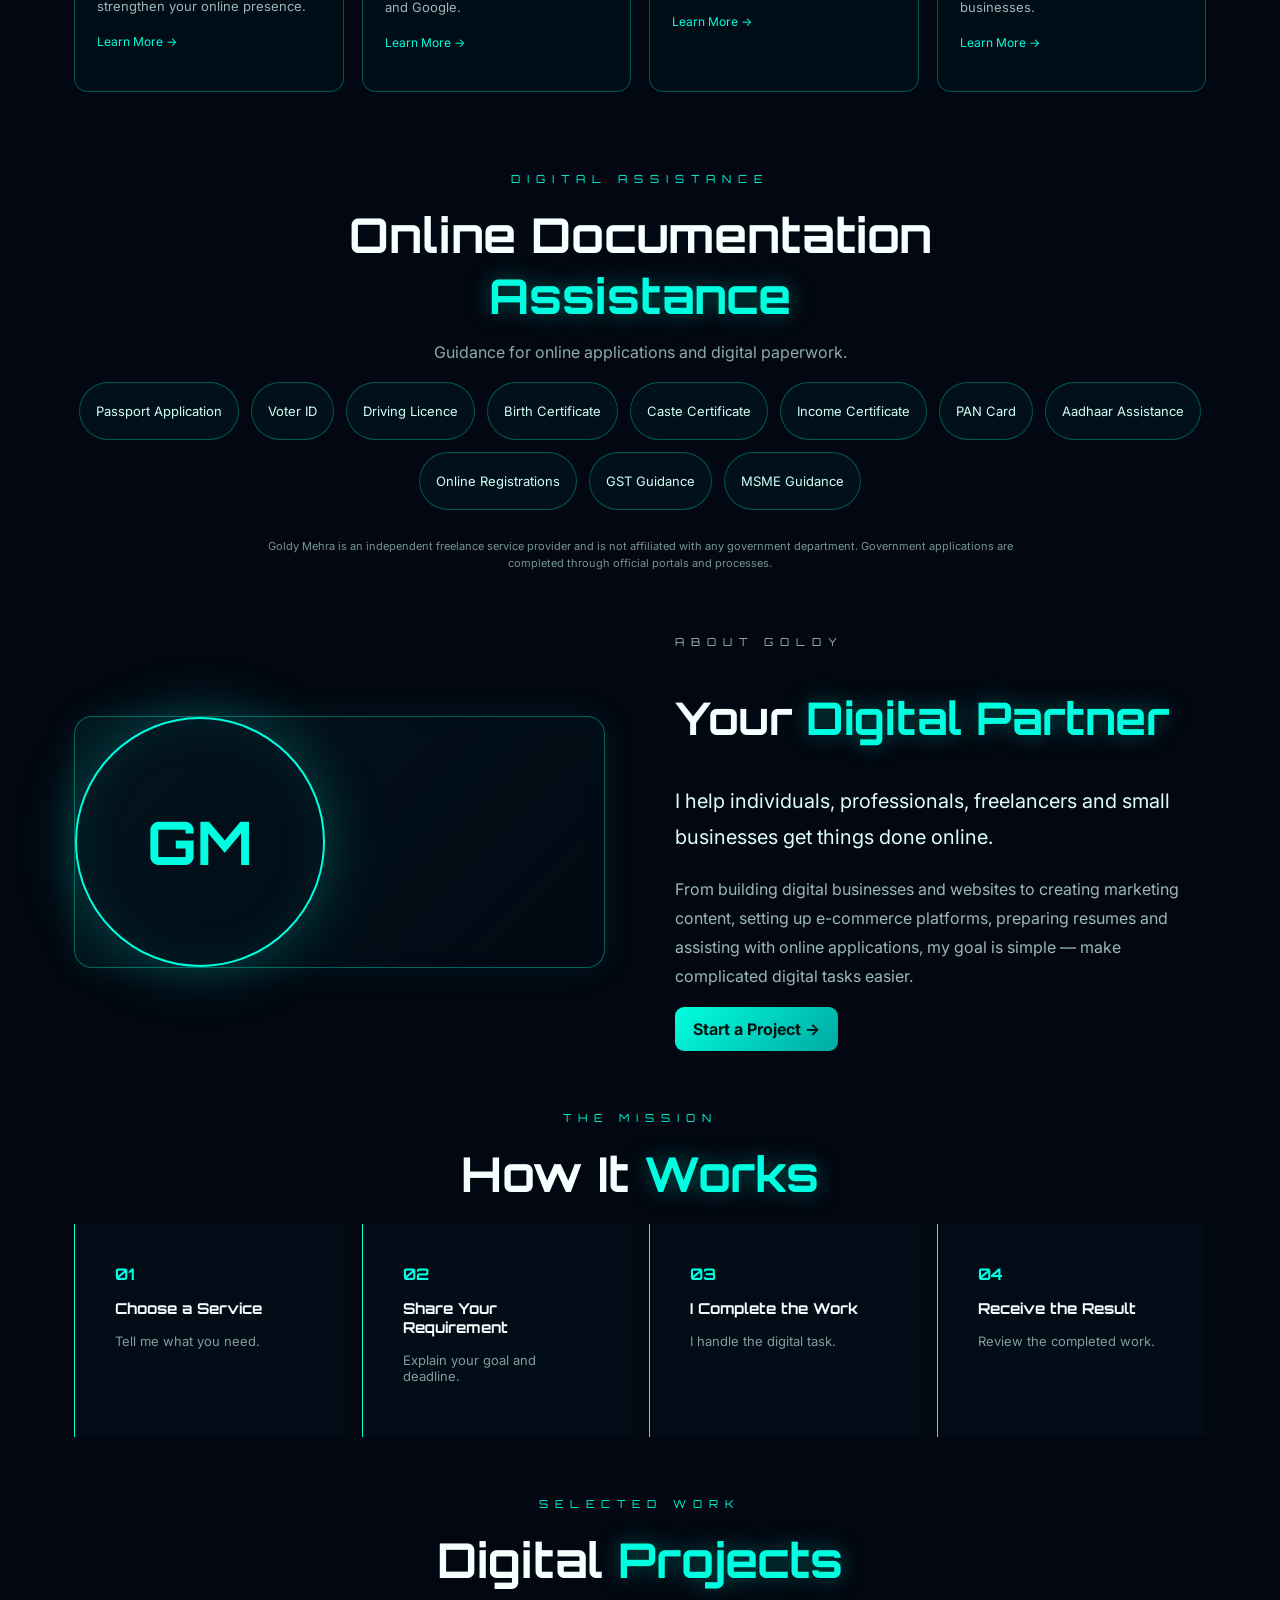
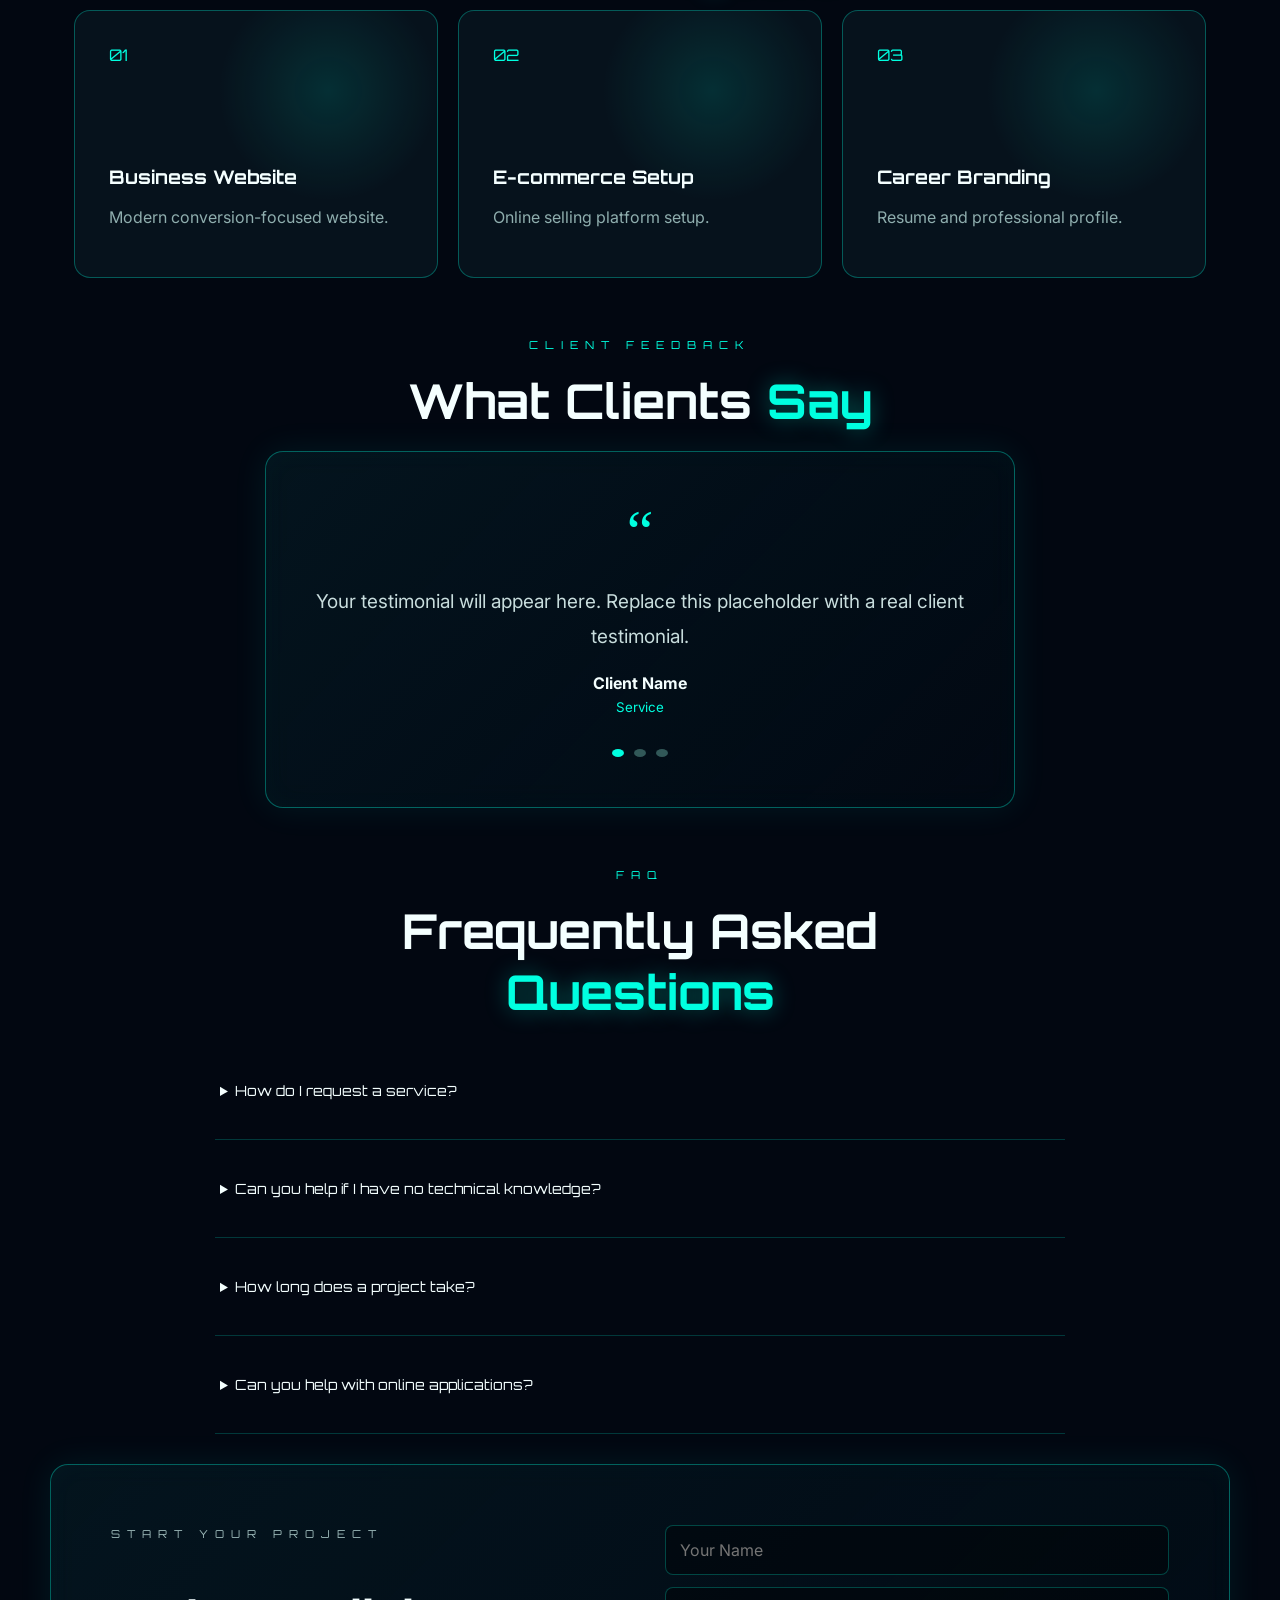
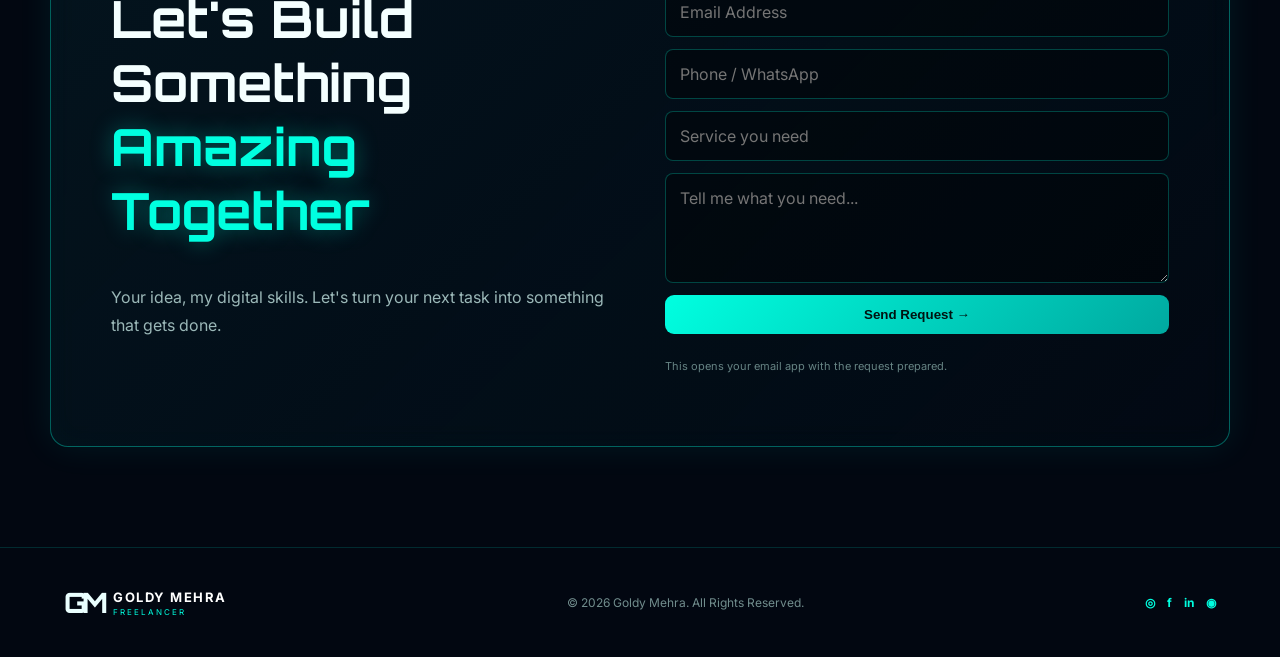
==== commit 67d2d42d: "Update index.html" ====
--- a/freelance-services/index.html
+++ b/freelance-services/index.html
@@ -108,7 +108,7 @@
     </section>
 
     <section id="about" class="section split">
-      <div class="prtrait reveal"><div class="portrait-ring">GM</div></div>
+      <div class="prtrait glass reveal"><div class="portrait-ring">GM</div></div>
       <div class="reveal">
         <p class="eyebrow">ABOUT GOLDY</p>
         <h2>Your <span>Digital Partner</span></h2>
